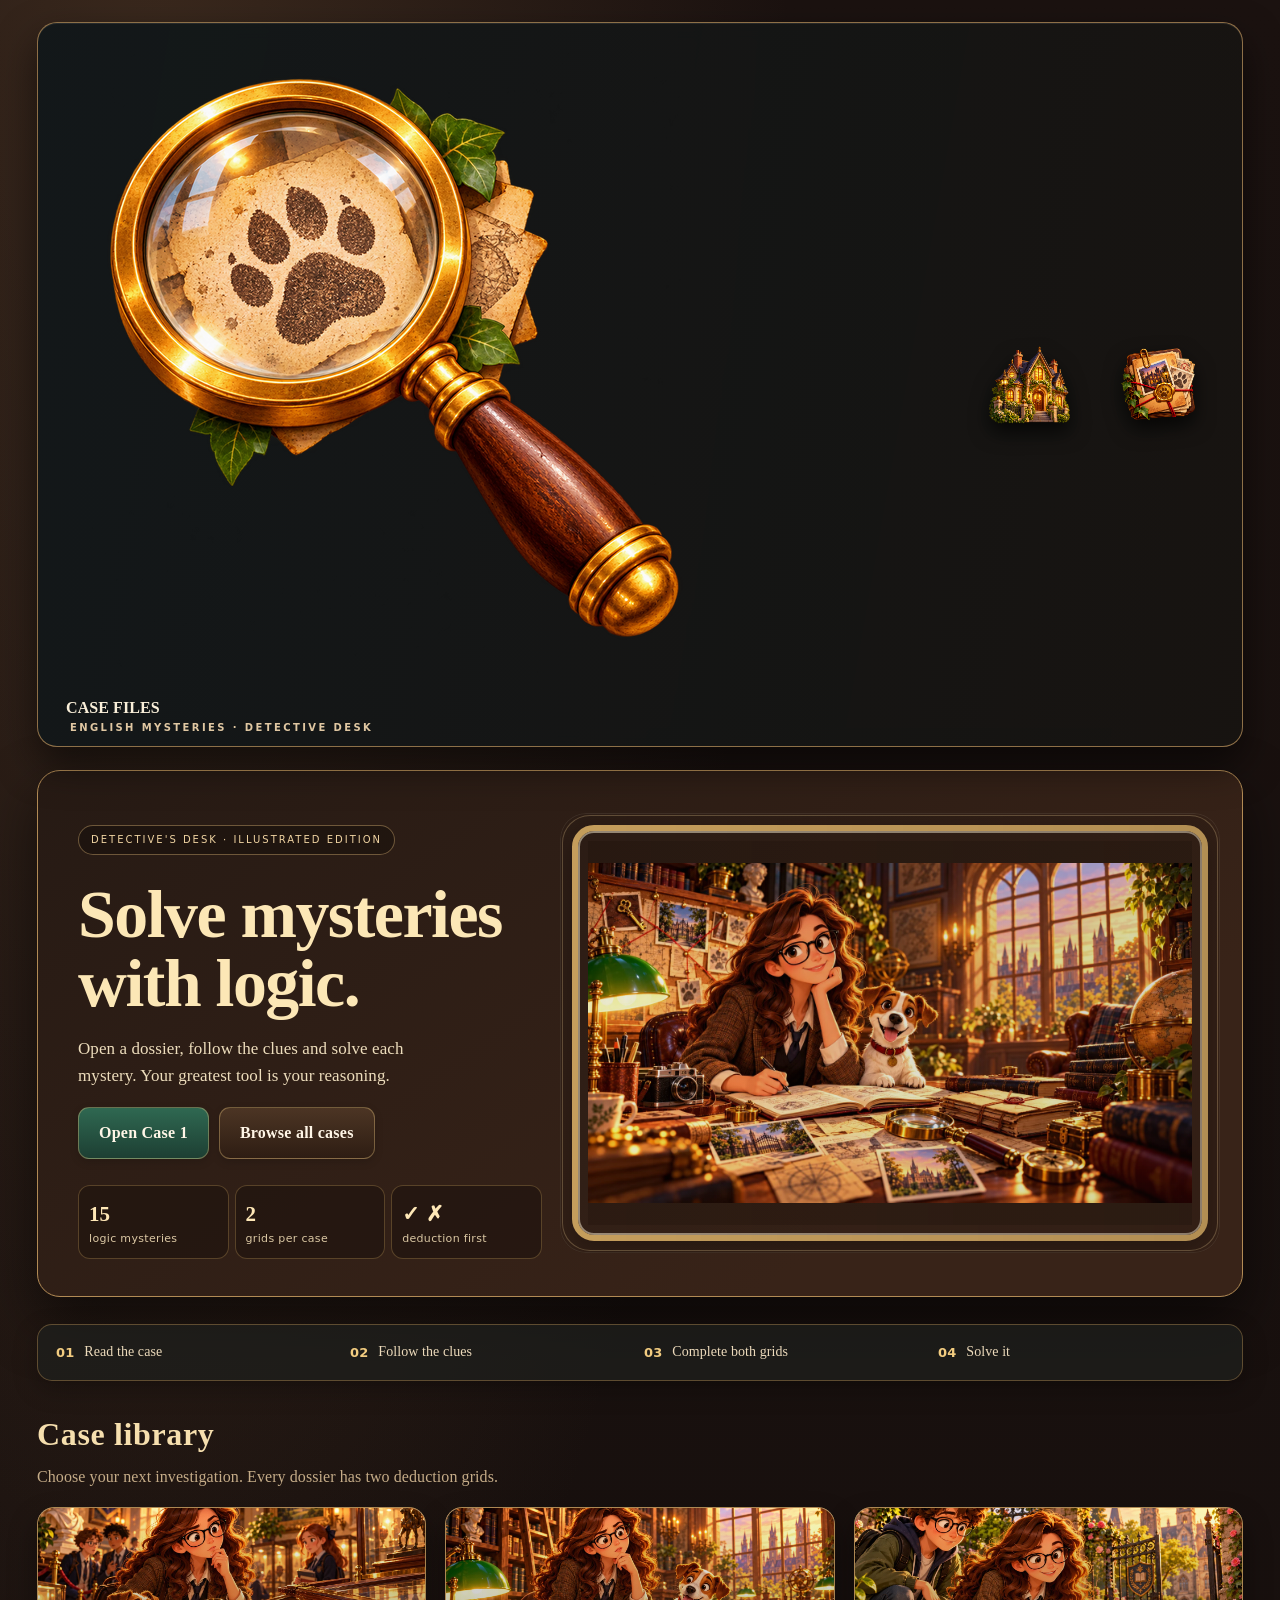
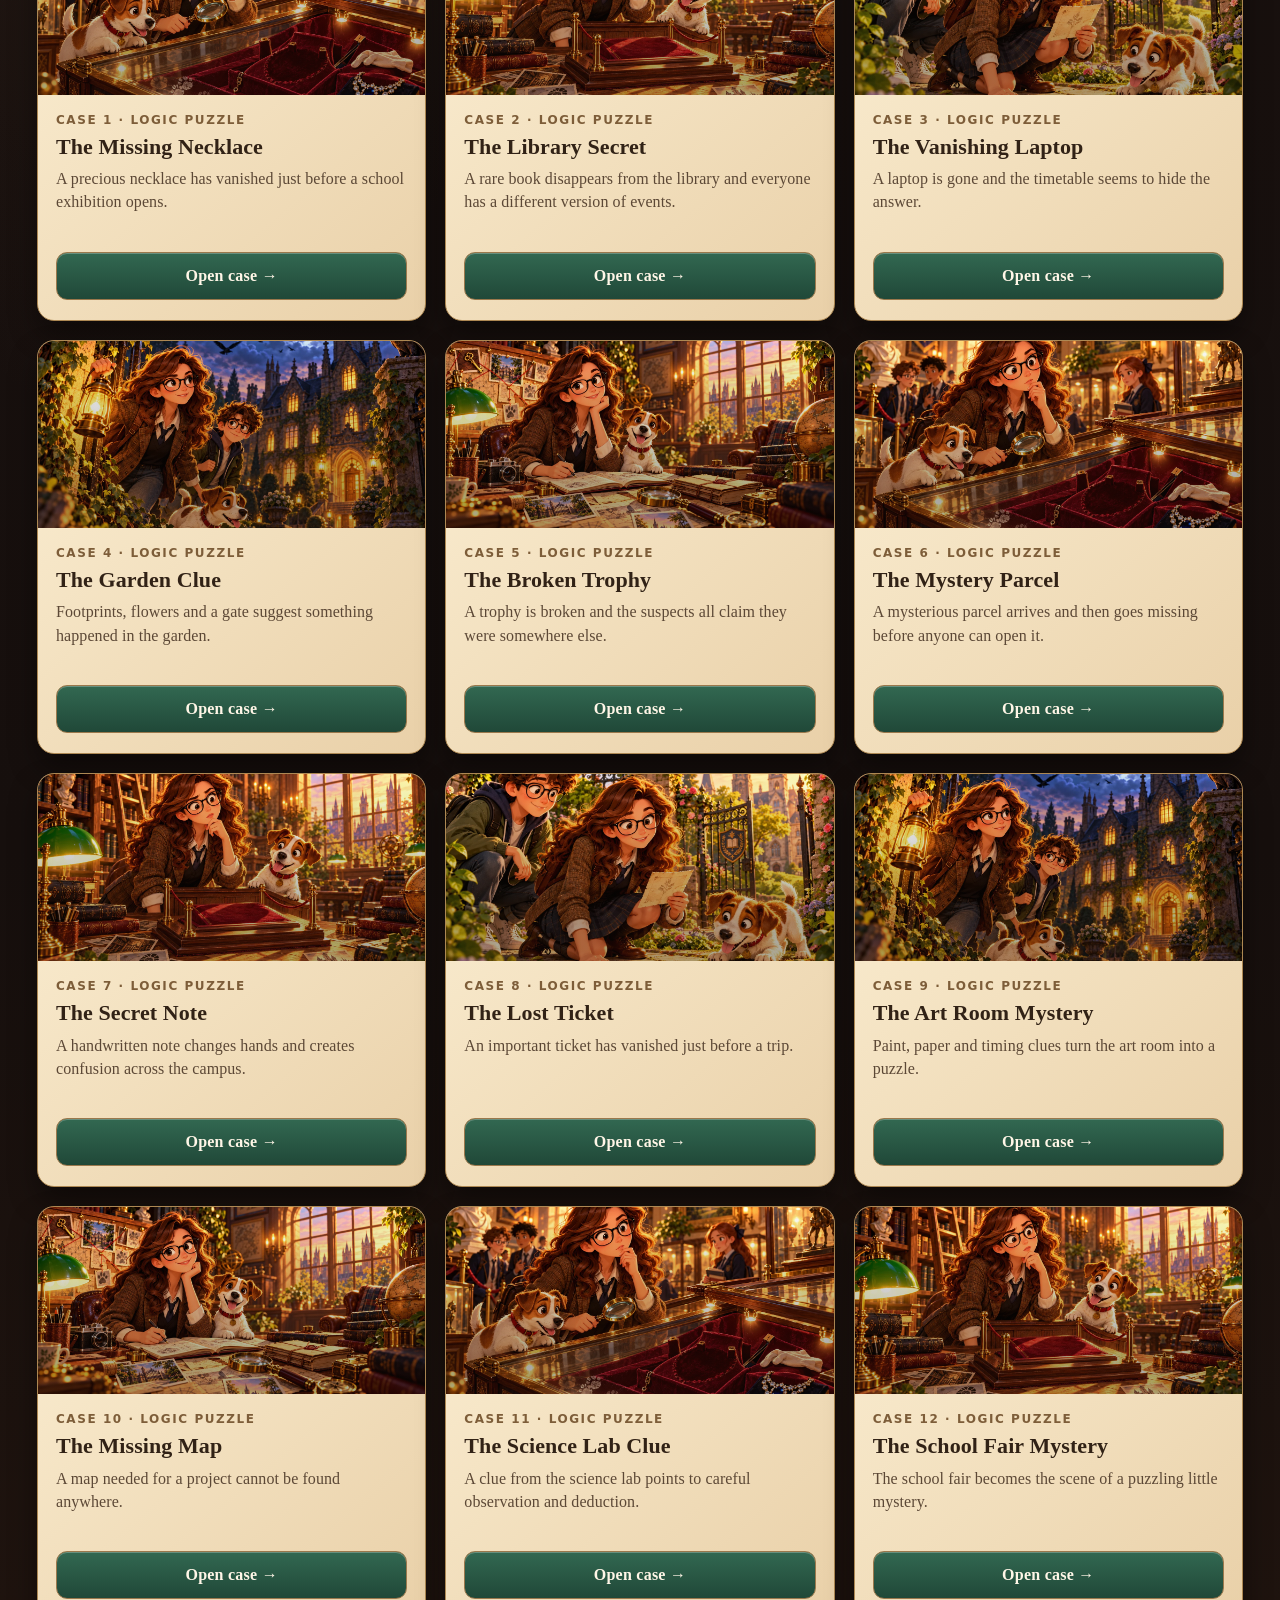
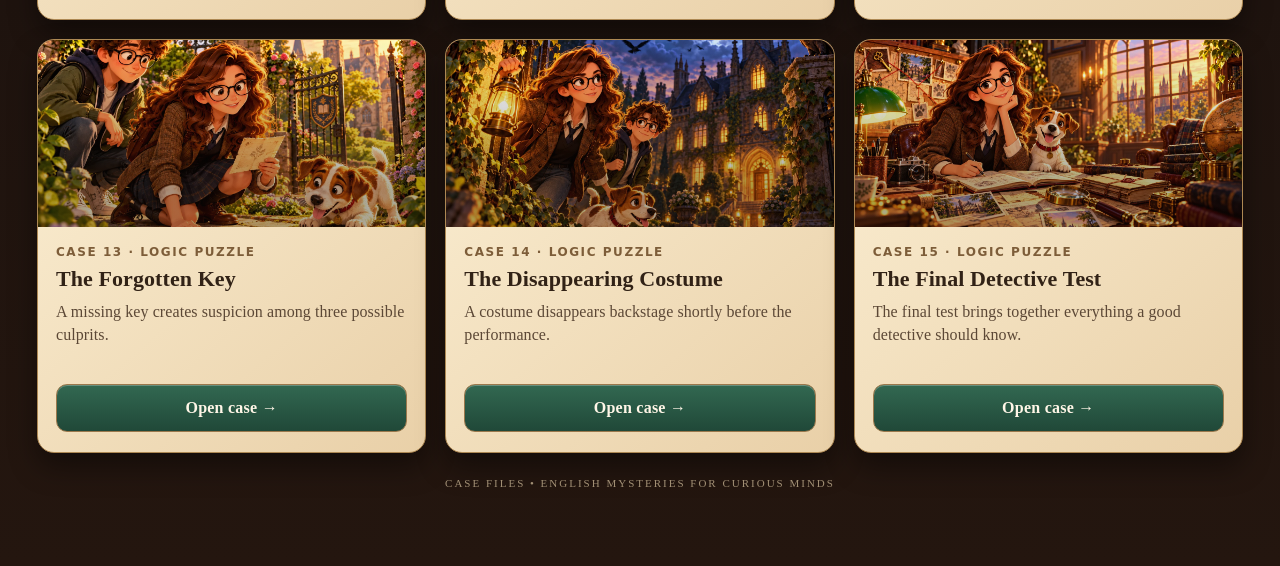
==== index.html @ 1f2140b4 "Add files via upload" ====
<!doctype html>
<html lang="en">
<head>
<meta charset="utf-8">
<meta name="viewport" content="width=device-width, initial-scale=1, viewport-fit=cover">
<title>CASE FILES — Illustrated Logic Grids</title>
<style>
:root{
  --bg:#140d0a;
  --bg2:#21140e;
  --paper:#f8ebcd;
  --paper2:#ecd6aa;
  --ink:#312216;
  --gold:#efcb84;
  --gold2:#b98948;
  --wood:#3b2418;
  --wood2:#5b3925;
  --olive:#294638;
  --olive2:#183127;
  --yes:#246644;
  --no:#ad372f;
  --line:#b9955d;
  --cream:#fff8eb;
  --shadow:0 16px 34px rgba(0,0,0,.34);
}
*{box-sizing:border-box}
html,body{margin:0;padding:0}
body{
  min-height:100vh;
  color:#faefd9;
  font:16px/1.6 Georgia, serif;
  background:
    linear-gradient(rgba(15,9,7,.82),rgba(19,12,9,.93)),
    url('assets/home-hero.webp') center top / cover fixed no-repeat;
}
img{max-width:100%;display:block}
button{font:inherit;cursor:pointer;touch-action:manipulation}
button:focus-visible, select:focus-visible{outline:3px solid #ffe19b;outline-offset:3px}
.app{max-width:1280px;margin:0 auto;padding:14px 14px 52px}
.header{
  display:flex;justify-content:space-between;align-items:center;gap:12px;flex-wrap:wrap;
  padding:12px 16px;border:1px solid rgba(239,203,132,.36);border-radius:18px;
  background:linear-gradient(180deg,rgba(24,24,25,.95),rgba(14,14,15,.92));
  box-shadow:var(--shadow);backdrop-filter:blur(8px);
}
.brand{display:flex;flex-direction:column;align-items:flex-start;gap:8px;flex:1;min-width:280px}
.brand-logo{height:82px;width:auto;max-width:min(100%,620px);object-fit:contain;filter:drop-shadow(0 8px 12px rgba(0,0,0,.42))}
.brand small{display:block;font:10px/1.3 system-ui,sans-serif;color:#e6cfaa;letter-spacing:2.2px;font-weight:700;padding-left:4px}
.nav-actions{display:flex;gap:14px;flex-wrap:wrap;align-items:center}
.icon-nav{width:104px;height:104px;min-width:104px;padding:0;display:grid;place-items:center;background:none !important;border:0 !important;box-shadow:none !important;border-radius:0;overflow:visible;filter:drop-shadow(0 7px 10px rgba(0,0,0,.42));transition:transform .18s ease, filter .18s ease}
.icon-nav:hover,.icon-nav:focus-visible{transform:scale(1.06);filter:drop-shadow(0 8px 14px rgba(0,0,0,.42))}
.icon-nav img{width:100%;height:100%;object-fit:contain}
.btn,.pill,.ghost,.case-btn,.mini-btn{
  min-height:44px;border-radius:12px;border:1px solid rgba(239,203,132,.36);
  padding:10px 15px;color:#fff6e7;box-shadow:0 3px 8px rgba(0,0,0,.15)
}
.btn,.pill{background:linear-gradient(180deg,#2f6851,#1d3f33)}
.ghost{background:linear-gradient(180deg,#4c3524,#2e1d13)}
.mini-btn{background:linear-gradient(180deg,#f8ebcc,#ead1a0);color:#352316;border-color:#ba975f}
.page{display:none}
.page.active{display:block}
.hero{
  margin:18px 0 22px;
  display:grid;grid-template-columns:1.08fr .92fr;gap:18px;
  border:1px solid rgba(239,203,132,.32);border-radius:28px;overflow:hidden;
  background:linear-gradient(135deg,rgba(29,18,13,.96),rgba(62,39,22,.95) 45%,rgba(24,18,15,.93));
  box-shadow:var(--shadow)
}
.hero-copy{padding:28px 26px 24px}
.kicker{display:inline-flex;align-items:center;gap:8px;padding:8px 12px;border-radius:999px;background:#0000003d;border:1px solid rgba(239,203,132,.28);color:#f1d7a0;font:12px/1.2 system-ui,sans-serif;text-transform:uppercase;letter-spacing:.08em}
.hero-copy h1{margin:18px 0 10px;font-size:clamp(2.4rem,5vw,4.8rem);line-height:.95;color:#fce7b6}
.hero-copy p{max-width:720px;color:#ebd9b5;font-size:1.02rem}
.hero-actions{display:flex;gap:10px;flex-wrap:wrap;margin-top:18px}
.hero-stats{display:grid;grid-template-columns:repeat(3,minmax(0,1fr));gap:10px;margin-top:22px}
.stat{padding:14px;border-radius:16px;background:rgba(255,248,235,.08);border:1px solid rgba(239,203,132,.2)}
.stat strong{display:block;color:#ffe8b7;font-size:1.35rem}
.stat span{display:block;color:#dbc8a4;font-size:.92rem}
.hero-art{min-height:340px;background:url('assets/home-hero.webp') center center / cover no-repeat;position:relative}
.hero-art::after{content:"";position:absolute;inset:0;background:linear-gradient(90deg,rgba(25,16,12,.08),rgba(25,16,12,.18))}
.paper, .sidebar-card, .case-card, .play-shell{background:linear-gradient(145deg,var(--paper),var(--paper2));color:var(--ink);border:3px solid #bd9760;border-radius:22px;box-shadow:var(--shadow)}
.paper{padding:18px}
.section-head{display:flex;justify-content:space-between;align-items:end;gap:12px;flex-wrap:wrap;margin:18px 0 12px}
.section-head h2{margin:0;color:#f6dfae;font-size:2rem}
.section-head p{margin:4px 0 0;color:#d4c09d}
.home-grid{display:grid;grid-template-columns:repeat(3,minmax(0,1fr));gap:16px}
.feature{padding:16px 16px 14px;border-radius:18px;background:linear-gradient(145deg,#fbf0d8,#edd7ab);border:2px solid #c3a06d;color:#302114}
.feature h3{margin:0 0 8px;font-size:1.16rem}
.feature p{margin:.35rem 0 0}
.feature .emoji{font-size:1.45rem;margin-right:8px}
.case-grid{display:grid;grid-template-columns:repeat(3,minmax(0,1fr));gap:16px}
.case-card{overflow:hidden}
.case-thumb{height:170px;background:#74503b center center / cover no-repeat;position:relative}
.case-thumb::after{content:"";position:absolute;inset:0;background:linear-gradient(180deg,transparent,rgba(19,12,8,.35) 80%)}
.case-body{padding:15px}
.case-body small{display:block;color:#7d5d39;font:12px/1.25 system-ui,sans-serif;text-transform:uppercase;letter-spacing:.06em}
.case-body h3{margin:6px 0 8px;font-size:1.3rem}
.case-body p{margin:.4rem 0 .9rem;min-height:56px}
.case-btn{width:100%;background:linear-gradient(180deg,#2c644f,#1d4033)}
.play-layout{display:grid;grid-template-columns:minmax(0,1fr) 320px;gap:18px}
.play-shell{padding:18px}
.story-header{display:grid;grid-template-columns:1.08fr .92fr;gap:16px;align-items:start;margin-bottom:16px}
.story-copy .meta{font:12px/1.25 system-ui,sans-serif;text-transform:uppercase;letter-spacing:.08em;color:#7a5a35}
.story-copy h2{margin:4px 0 10px;font-size:2.2rem;line-height:1.08}
.story-copy p{margin:.35rem 0;color:#322317}
.story-art{border-radius:18px;overflow:hidden;min-height:280px;background:#68422b;box-shadow:0 10px 24px rgba(0,0,0,.18)}
.story-art img{width:100%;height:100%;object-fit:cover}
.tools{display:flex;gap:10px;flex-wrap:wrap;align-items:center;margin:12px 0 4px}
.tools .mini-btn.active{background:#234f3e;color:#fff8eb}
.subpaper{margin-top:14px;padding:14px;border-radius:18px;background:#fff7e8;border:1px solid #d5b784}
.subpaper h3{margin:0 0 8px;font-size:1.2rem}
.clue-list{padding-left:1.2rem;margin:.25rem 0 0}
.clue-list li{margin-bottom:10px}
.grid-wrap{overflow-x:auto;-webkit-overflow-scrolling:touch;border:2px solid #c09a61;border-radius:16px;background:#fff9ee;padding:8px;margin:12px 0}
.logic{border-collapse:collapse;width:100%;min-width:410px;table-layout:fixed;font:14px/1.2 system-ui,sans-serif}
.logic th,.logic td{border:1px solid #c3a57a;text-align:center}
.logic th{background:#e1c595;padding:10px 4px;font-size:12px}
.logic th:first-child{width:124px}
.logic .row{background:#f2e1bd;font-weight:700;text-align:left;padding:8px 7px}
.logic td{padding:0;background:#fffdf8}
.cell{display:block;width:100%;min-height:54px;border:0;background:transparent;font-size:24px;font-weight:bold;color:#3a281c}
.cell.yes{background:#d9edd7;color:var(--yes)}
.cell.no{background:#f8d7d2;color:var(--no)}
.sidebar{display:grid;gap:14px}
.sidebar-card{padding:15px}
.sidebar-card h3{margin:0 0 8px;font-size:1.15rem}
.sidebar-card p,.sidebar-card li{margin:.35rem 0}
.sidebar-card ul{padding-left:1.1rem}
.icon-sheet{border-radius:16px;overflow:hidden;border:2px solid #c39b63;background:#fff6e5}
.icon-sheet img{width:100%;height:auto}
.badge{display:inline-flex;gap:8px;align-items:center;padding:8px 12px;border-radius:999px;background:#fff3d5;border:1px solid #d3b278;color:#5c4025;font:13px/1.2 system-ui,sans-serif}
.feedback{font-weight:bold;white-space:pre-wrap;padding:12px 14px;border-left:4px solid #a07644;background:#fff8e7;margin-top:14px;border-radius:10px}
.count{font:13px system-ui,sans-serif;color:#7a5733}
.footer-note{text-align:center;color:#d8c4a0;font-size:.92rem;margin-top:22px}
.hidden{display:none !important}
@media (max-width:1050px){
  .hero,.story-header,.play-layout{grid-template-columns:1fr}
  .case-grid,.home-grid{grid-template-columns:repeat(2,minmax(0,1fr))}
}
@media (max-width:680px){
  .app{padding:10px 10px 34px}
  .header{padding:10px 12px}
  .hero-copy{padding:18px 16px 20px}
  .hero-art{min-height:260px}
  .hero-copy h1{font-size:2.2rem}
  .hero-stats,.case-grid,.home-grid{grid-template-columns:1fr}
  .story-copy h2{font-size:1.8rem}
  .logic{min-width:385px}
  .logic th:first-child{width:108px}
  .brand-mark{width:50px;height:50px}
  .icon-nav{width:50px;height:50px;min-width:50px}
}

/* Detective Desk — Premium finish */
:root{--paper:#f9edd3;--paper2:#edd8b5;--gold:#e9bf79;--line:#c7a26d}
body{background:radial-gradient(ellipse at 12% -5%,#70503460,transparent 40%),linear-gradient(180deg,#1b1210,#160f0d 65%,#24160f);font-family:Georgia,"Times New Roman",serif;letter-spacing:.005em}
.app{max-width:1250px;padding:22px 22px 62px}
.header{padding:12px 28px;border:1px solid #b08a57c7;border-radius:20px;background:linear-gradient(100deg,#12181afa,#171411f5);box-shadow:0 18px 38px #0008,inset 0 1px #ffffff14;gap:24px}
.brand{gap:10px}.brand-logo{height:92px;max-width:min(100%,640px)}.brand small{font-size:10px;letter-spacing:2.4px;color:#e0c7a2;margin-top:0;font-weight:700}
.icon-nav{width:114px;height:114px;min-width:114px;filter:drop-shadow(0 9px 10px #000b);transition:transform .2s,filter .2s}
.icon-nav:hover{transform:translateY(-3px) scale(1.05)}
.hero{margin-top:23px;grid-template-columns:43% 57%;gap:0;min-height:445px;border:1px solid #b28b55;border-radius:23px;background:linear-gradient(145deg,#261a14,#382318 75%);box-shadow:0 24px 54px #0008;align-items:center}
.hero-copy{padding:54px 14px 37px 40px;position:relative;z-index:1}
.kicker{font-size:10px;letter-spacing:2px;border-color:#caa56b77;color:#efd3a1}
.hero-copy h1{font-size:clamp(42px,5.3vw,73px);font-weight:600;letter-spacing:-1.5px;line-height:1.02;margin:25px 0 16px}
.hero-copy p{font-size:17px;line-height:1.6;color:#edddbc;max-width:380px}
.hero-art{background-image:url('assets/home-hero.webp');background-position:center center;background-size:contain;background-repeat:no-repeat;min-height:440px;position:relative;margin:18px 22px 18px 4px;border-radius:26px;padding:28px;background-origin:content-box;background-clip:content-box;overflow:hidden;background-color:rgba(29,18,13,.28);box-shadow:inset 0 0 0 1px rgba(255,244,221,.08)}
.hero-art::before{content:'';position:absolute;inset:12px;border-radius:22px;border:6px solid #d4aa63;box-shadow:inset 0 0 0 2px rgba(255,242,214,.55),0 10px 25px rgba(0,0,0,.28);pointer-events:none}
.hero-art::after{content:'';position:absolute;inset:2px;border-radius:28px;border:1px solid rgba(255,223,158,.25);pointer-events:none}
.btn,.ghost,.case-btn{font-family:Georgia,serif;letter-spacing:.015em;font-weight:bold;border-radius:11px;transition:transform .15s,filter .15s,box-shadow .15s}
.btn:hover,.ghost:hover,.case-btn:hover{transform:translateY(-2px);filter:brightness(1.12)}
.hero-actions .btn,.hero-actions .ghost{min-height:51px;padding:12px 20px}
.hero-stats{margin-top:26px;gap:6px}.stat{background:#21150fbb;border:1px solid #a2814c69;padding:12px 10px;border-radius:12px}.stat strong{font-size:21px}.stat span{font:11px/1.35 system-ui,sans-serif;letter-spacing:.03em}
.mission-ribbon{display:grid;grid-template-columns:repeat(4,minmax(0,1fr));gap:8px;margin:27px 0 25px;padding:16px 18px;border:1px solid #b68d526e;border-radius:15px;background:#1f201dbb;box-shadow:0 8px 25px #0004}
.mission-ribbon span{color:#ecdabb;font-size:14px;display:flex;gap:10px;align-items:center}.mission-ribbon b{color:#f2cc80;font:700 13px system-ui,sans-serif}
.section-head{margin:28px 0 17px}.section-head h2{font-size:32px;letter-spacing:.02em}.section-head p{color:#c5ac88}
.case-grid{gap:19px}.case-card{border:1px solid #ad8853;border-radius:17px;background:linear-gradient(140deg,#fcf0d5,#e9d0a8);overflow:hidden;box-shadow:0 14px 28px #0006;transition:transform .18s,box-shadow .18s}
.case-card:hover{transform:translateY(-4px);box-shadow:0 19px 33px #0009}
.case-thumb{height:187px;background-position:center 38%}
.case-body{padding:18px 18px 20px}.case-body h3{font-size:22px;line-height:1.17}.case-body small{letter-spacing:.13em;font-weight:700}
.case-body p{min-height:70px;color:#5c4836;line-height:1.45}
.case-btn{min-height:48px;border-color:#9a784c;background:linear-gradient(180deg,#326851,#204838);box-shadow:inset 0 1px #ffffff44}
.play-shell,.sidebar-card{border:1px solid #b99462;border-radius:16px;background:linear-gradient(140deg,#f8ecd0,#e9d4ad);box-shadow:0 15px 30px #0006}
.play-shell{padding:24px}.story-header{gap:24px;grid-template-columns:1fr 42%;align-items:center}.story-copy h2{font-size:clamp(30px,3.5vw,44px);margin:8px 0 20px}.story-art{min-height:260px;border:8px solid #d7af69;border-radius:16px;box-shadow:0 9px 19px #3c271a5e,inset 0 0 0 2px rgba(255,245,223,.55);padding:10px;background:linear-gradient(145deg,#6f4730,#8b5b3d)}.story-art img{object-fit:contain;object-position:center center;height:auto;max-height:340px;background:#6e432e;border-radius:8px;margin:auto}
.subpaper{background:#fffaf0;border:1px solid #d5b78a;border-radius:12px;margin-top:19px;padding:20px}.subpaper h3{font-size:21px;margin-bottom:11px}
.clue-list li{padding:5px 3px;line-height:1.65}
.grid-wrap{background:#fffdf7;border:1px solid #c5a577;padding:10px}
.logic th{background:#dec28d}.logic td{background:#fffdf8}.cell{min-height:56px}.cell:active{transform:scale(.97)}
.sidebar-card{padding:20px}.sidebar-card h3{font-size:21px}.sidebar-card li{margin:10px 0}
.feedback{font-weight:600}.footer-note{font-size:11px;letter-spacing:2px;text-transform:uppercase;opacity:.7}
@media(max-width:1050px){.hero{grid-template-columns:48% 52%}.hero-copy{padding:35px 8px 28px 27px}.hero-art{min-height:350px}.story-header{grid-template-columns:1fr}}
@media(max-width:680px){.app{padding:10px 10px 35px}.header{padding:10px 12px;gap:10px}.brand{gap:6px;min-width:0;flex:1}.brand-logo{height:54px;max-width:100%}.brand small{font-size:7px;letter-spacing:.9px;max-width:100%;padding-left:2px}.nav-actions{gap:8px}.icon-nav{width:76px;min-width:76px;height:76px}.hero{grid-template-columns:1fr;min-height:0}.hero-copy{padding:25px 21px 8px}.hero-copy h1{font-size:46px;margin:17px 0 12px}.hero-copy p{font-size:15px}.hero-art{min-height:300px;background-size:contain;background-position:center center;margin:0 14px 18px 14px;padding:18px}.hero-stats{margin:19px 0 4px;grid-template-columns:repeat(3,1fr)}.stat{padding:9px 6px}.stat strong{font-size:17px}.stat span{font-size:10px}.mission-ribbon{grid-template-columns:repeat(2,1fr);padding:14px;gap:12px}.mission-ribbon span{font-size:12px}.section-head h2{font-size:26px}.case-grid{grid-template-columns:1fr}.case-thumb{height:200px}.play-shell{padding:13px}.subpaper{padding:12px}.story-art{min-height:0;padding:8px}.story-art img{max-height:280px}.logic{min-width:385px}.sidebar{gap:10px}}
@media(prefers-reduced-motion:reduce){*,*::before,*::after{transition:none!important;scroll-behavior:auto!important}}
</style>
</head>
<body>
<div class="app">
  <header class="header">
    <div class="brand">
      <div class="brand-mark"><img src="assets/icon-loupe.png" alt=""></div>
      <div>
        <strong>CASE FILES</strong>
        <small>ENGLISH MYSTERIES  ·  DETECTIVE DESK</small>
      </div>
    </div>
    <div class="nav-actions">
      <button class="ghost icon-nav" id="homeBtnTop" aria-label="Home" title="Home"><img src="assets/icon-house.png" alt=""></button>
      <button class="btn icon-nav" id="casesBtnTop" aria-label="Cases" title="Cases"><img src="assets/icon-files.png" alt=""></button>
    </div>
  </header>

  <section id="homePage" class="page active">
    <div class="hero">
      <div class="hero-copy">
        <div class="kicker">Detective's Desk · illustrated edition</div>
        <h1>Solve mysteries<br>with logic.</h1>
        <p>Open a dossier, follow the clues and solve each mystery. Your greatest tool is your reasoning.</p>
        <div class="hero-actions">
          <button class="btn" id="openFirstCase">Open Case 1</button>
          <button class="ghost" id="jumpToCases">Browse all cases</button>
        </div>
        <div class="hero-stats">
          <div class="stat"><strong>15</strong><span>logic mysteries</span></div>
          <div class="stat"><strong>2</strong><span>grids per case</span></div>
          <div class="stat"><strong>✓ ✗</strong><span>deduction first</span></div>
        </div>
      </div>
      <div class="hero-art" role="img" aria-label="An animated-style detective and her dog investigate at a sunlit desk"></div>
    </div>

    <div class="mission-ribbon" aria-label="How to play"><span><b>01</b> Read the case</span><span><b>02</b> Follow the clues</span><span><b>03</b> Complete both grids</span><span><b>04</b> Solve it</span></div>

    <div class="section-head" id="casesAnchor">
      <div>
        <h2>Case library</h2>
        <p>Choose your next investigation. Every dossier has two deduction grids.</p>
      </div>
    </div>
    <div class="case-grid" id="caseGrid"></div>
  </section>

  <section id="playPage" class="page">
    <div class="play-layout">
      <main class="play-shell">
        <div class="story-header">
          <div class="story-copy">
            <div class="meta" id="caseMeta">Case 1 / 15</div>
            <h2 id="caseTitle">The Missing Necklace</h2>
            <p id="caseHook"></p>
            <p id="caseStory"></p>
            <div class="tools">
              <button class="mini-btn" id="backBtn">← All cases</button>
              <button class="mini-btn" id="listenStory">🔊 Read story</button>
              <button class="mini-btn" id="listenClues">🔊 Read clues</button>
            </div>
          </div>
          <div class="story-art"><img id="storyImage" src="assets/missing-necklace.webp" alt="Story illustration"></div>
        </div>

        <div class="subpaper">
          <h3>📜 Clues</h3>
          <ol id="clues" class="clue-list"></ol>
        </div>

        <div class="subpaper">
          <h3>🧩 Logic grid — Suspects × Places</h3>
          <p>Tap a square: <b>blank → ✓ → ✗ → blank</b>. Match each suspect to exactly one place.</p>
          <div class="grid-wrap" id="gridA"></div>
        </div>

        <div class="subpaper">
          <h3>🧩 Logic grid — Suspects × Times</h3>
          <p>Use the second grid to identify when each suspect was seen.</p>
          <div class="grid-wrap" id="gridB"></div>
        </div>

        <div class="tools">
          <button id="checkBtn" class="btn">✓ Check Solution</button>
          <button id="resetBtn" class="mini-btn">↺ Reset both grids</button>
          <button id="revealBtn" class="ghost">Reveal Answer</button>
        </div>
        <div id="feedback" class="feedback" role="status" aria-live="polite">Start by eliminating impossible combinations with ✗.</div>
      </main>

      <aside class="sidebar">
        <div class="sidebar-card">
          <h3>Detective checklist</h3>
          <ul>
            <li>Read the mystery</li>
            <li>Compare the clues</li>
            <li>Fill both grids</li>
            <li>Check your deduction</li>
          </ul>
          <p class="count" id="progressText">Marked cells: 0 / 18</p>
          <button id="nextBtn" class="btn" style="width:100%;margin-top:8px">Next case →</button>
        </div>

      </aside>
    </div>
  </section>

  <p class="footer-note">CASE FILES  •  ENGLISH MYSTERIES FOR CURIOUS MINDS</p>
</div>

<script>
(() => {
  'use strict';

  const titles = [
    'The Missing Necklace','The Library Secret','The Vanishing Laptop','The Garden Clue','The Broken Trophy',
    'The Mystery Parcel','The Secret Note','The Lost Ticket','The Art Room Mystery','The Missing Map',
    'The Science Lab Clue','The School Fair Mystery','The Forgotten Key','The Disappearing Costume','The Final Detective Test'
  ];
  const hooks = [
    'A precious necklace has vanished just before a school exhibition opens.',
    'A rare book disappears from the library and everyone has a different version of events.',
    'A laptop is gone and the timetable seems to hide the answer.',
    'Footprints, flowers and a gate suggest something happened in the garden.',
    'A trophy is broken and the suspects all claim they were somewhere else.',
    'A mysterious parcel arrives and then goes missing before anyone can open it.',
    'A handwritten note changes hands and creates confusion across the campus.',
    'An important ticket has vanished just before a trip.',
    'Paint, paper and timing clues turn the art room into a puzzle.',
    'A map needed for a project cannot be found anywhere.',
    'A clue from the science lab points to careful observation and deduction.',
    'The school fair becomes the scene of a puzzling little mystery.',
    'A missing key creates suspicion among three possible culprits.',
    'A costume disappears backstage shortly before the performance.',
    'The final test brings together everything a good detective should know.'
  ];
  const storyTexts = [
    'Three students — Emma, Liam and Noah — were seen in three different places and at three different times. Read the clues carefully to work out who was where and when.',
    'During a busy afternoon, the school library became the centre of a mystery. Use logic, not guesswork, to reconstruct the truth.',
    'Somebody misplaced or hid an important object, and the only way to solve the case is to combine the clues with the two logic grids.',
    'Every case follows the same mission: compare the evidence, cross out impossible options, and identify one correct place and one correct time for each suspect.'
  ];
  const images = [
    {src:'assets/missing-necklace.webp', caption:'The detective examines the scene of the missing necklace.', badge:'Museum / jewel mystery'},
    {src:'assets/library-secret.webp', caption:'A library investigation brings clues hidden in books and quiet corners.', badge:'Library mystery'},
    {src:'assets/garden-gate.webp', caption:'The garden gate and footprints suggest a clue outdoors.', badge:'Garden clue'},
    {src:'assets/gothic-manor.webp', caption:'A darker, more atmospheric mystery for dramatic cases.', badge:'Gothic atmosphere'},
    {src:'assets/home-hero.webp', caption:'The main detective desk scene gives the game its warm visual identity.', badge:'Detective desk'}
  ];
  const people=['Emma','Liam','Noah'];
  const places=['Library','Garden','Art Room'];
  const times=['2:00','2:30','3:00'];
  const P=[[1,2,0],[0,2,1],[2,0,1],[1,0,2],[2,1,0],[0,1,2],[1,2,0],[2,0,1],[0,2,1],[2,1,0],[1,0,2],[0,1,2],[1,2,0],[2,0,1],[0,2,1]];
  const T=[[2,0,1],[1,2,0],[0,2,1],[2,1,0],[1,0,2],[0,1,2],[2,0,1],[1,2,0],[0,2,1],[2,1,0],[1,0,2],[0,1,2],[2,0,1],[1,2,0],[0,2,1]];

  let currentIndex = 0;
  let gridA = Array(9).fill(0);
  let gridB = Array(9).fill(0);

  const $ = id => document.getElementById(id);
  const homePage = $('homePage');
  const playPage = $('playPage');

  function storageKey(){ return 'casefiles_v8_' + currentIndex; }
  function loadState(){
    try{
      const data = JSON.parse(localStorage.getItem(storageKey()));
      if(Array.isArray(data?.a) && Array.isArray(data?.b) && data.a.length===9 && data.b.length===9){
        gridA = data.a; gridB = data.b; return;
      }
    }catch(e){}
    gridA = Array(9).fill(0); gridB = Array(9).fill(0);
  }
  function saveState(){
    try{ localStorage.setItem(storageKey(), JSON.stringify({a:gridA,b:gridB})); }catch(e){}
  }

  function buildPuzzle(index){
    const loc=P[index], tm=T[index];
    return {
      title: titles[index],
      hook: hooks[index],
      story: storyTexts[index % storyTexts.length],
      clues: [
        `${people[(index+1)%3]} was at the ${places[loc[(index+1)%3]]}.`,
        `${people[(index+2)%3]} was seen at ${times[tm[(index+2)%3]]}.`,
        `The person in the ${places[loc[index%3]]} was there at ${times[tm[index%3]]}.`,
        `The student at ${places[loc[(index+2)%3]]} arrived at ${times[tm[(index+2)%3]]}.`,
        `The person in the ${places[loc[(index+1)%3]]} was not there at ${times[(tm[(index+1)%3]+1)%3]}.`
      ],
      a: loc,
      b: tm,
      image: images[index % images.length]
    };
  }

  function renderCaseCards(){
    $('caseGrid').innerHTML = titles.map((title, i) => {
      const img = images[i % images.length];
      return `
        <article class="case-card">
          <div class="case-thumb" style="background-image:url('${img.src}')"></div>
          <div class="case-body">
            <small>Case ${i+1} · logic puzzle</small>
            <h3>${title}</h3>
            <p>${hooks[i]}</p>
            <button class="case-btn" data-case="${i}">Open case →</button>
          </div>
        </article>`;
    }).join('');
  }

  function renderGrid(targetId, data, cats, which){
    let html = '<table class="logic"><thead><tr><th>Suspect</th>' + cats.map(cat => `<th>${cat}</th>`).join('') + '</tr></thead><tbody>';
    people.forEach((name, r) => {
      html += `<tr><th class="row" scope="row">${name}</th>`;
      cats.forEach((cat, c) => {
        const value = data[r*3+c];
        html += `<td><button type="button" class="cell ${value===1?'yes':value===2?'no':''}" data-which="${which}" data-index="${r*3+c}" aria-label="${name} × ${cat}: ${value===1?'yes':value===2?'no':'empty'}">${value===1?'✓':value===2?'✗':'·'}</button></td>`;
      });
      html += '</tr>';
    });
    $(targetId).innerHTML = html + '</tbody></table>';
  }

  function updateProgress(){
    $('progressText').textContent = 'Marked cells: ' + [...gridA, ...gridB].filter(v => v!==0).length + ' / 18';
  }

  function updatePlayView(){
    const p = buildPuzzle(currentIndex);
    $('caseMeta').textContent = `Case ${currentIndex+1} / 15 · illustrated deduction puzzle`;
    $('caseTitle').textContent = p.title;
    $('caseHook').textContent = p.hook;
    $('caseStory').textContent = p.story;
    $('clues').innerHTML = p.clues.map(clue => `<li>${clue}</li>`).join('');
    $('storyImage').src = p.image.src;
    $('storyImage').alt = p.title + ' illustration';
    renderGrid('gridA', gridA, places, 'a');
    renderGrid('gridB', gridB, times, 'b');
    updateProgress();
  }

  function showHome(){
    playPage.classList.remove('active');
    homePage.classList.add('active');
    window.scrollTo({top:0, behavior:'smooth'});
  }

  function openCase(i){
    currentIndex = i;
    loadState();
    updatePlayView();
    $('feedback').textContent = 'Start by eliminating impossible combinations with ✗.';
    homePage.classList.remove('active');
    playPage.classList.add('active');
    window.scrollTo({top:0, behavior:'smooth'});
  }

  function cycleCell(which, idx){
    const grid = which === 'a' ? gridA : gridB;
    grid[idx] = (grid[idx] + 1) % 3;
    saveState();
    updatePlayView();
  }

  function revealAnswer(){
    const p = buildPuzzle(currentIndex);
    gridA = Array.from({length:9}, (_, k) => Math.floor(k/3) === p.a.indexOf(k%3) ? 1 : 2);
    gridB = Array.from({length:9}, (_, k) => Math.floor(k/3) === p.b.indexOf(k%3) ? 1 : 2);
    saveState();
    updatePlayView();
    $('feedback').textContent = 'Answer revealed. Study the completed grids to understand the deduction.';
  }

  function resetGrids(){
    gridA.fill(0); gridB.fill(0);
    saveState();
    updatePlayView();
    $('feedback').textContent = 'Both grids have been reset.';
  }

  function checkSolution(){
    const p = buildPuzzle(currentIndex);
    let ok = true;
    for(let r=0;r<3;r++){
      for(let c=0;c<3;c++){
        const idx = r*3+c;
        if(gridA[idx] !== (p.a[r]===c ? 1 : 2) || gridB[idx] !== (p.b[r]===c ? 1 : 2)) ok = false;
      }
    }
    $('feedback').textContent = ok
      ? '✅ CASE SOLVED! Every ✓ and ✗ is correct. Excellent deduction!'
      : 'Not yet! Both grids must be fully and correctly completed. Each row and column contains one ✓; the rest are ✗.';
  }

  function speak(text){
    if(!('speechSynthesis' in window)) return;
    window.speechSynthesis.cancel();
    const utter = new SpeechSynthesisUtterance(text);
    utter.lang = 'en-GB';
    utter.rate = 0.9;
    window.speechSynthesis.speak(utter);
  }

  document.addEventListener('click', (e) => {
    const caseBtn = e.target.closest('[data-case]');
    if(caseBtn){ openCase(Number(caseBtn.dataset.case)); return; }

    const cellBtn = e.target.closest('[data-which][data-index]');
    if(cellBtn){ cycleCell(cellBtn.dataset.which, Number(cellBtn.dataset.index)); return; }
  });

  $('openFirstCase').onclick = () => openCase(0);
  $('jumpToCases').onclick = () => document.getElementById('casesAnchor').scrollIntoView({behavior:'smooth'});
  $('backBtn').onclick = showHome;
  $('homeBtnTop').onclick = showHome;
  $('casesBtnTop').onclick = () => {
    showHome();
    setTimeout(() => document.getElementById('casesAnchor').scrollIntoView({behavior:'smooth'}), 100);
  };
  $('listenStory').onclick = () => {
    const p = buildPuzzle(currentIndex);
    speak(p.hook + '. ' + p.story);
  };
  $('listenClues').onclick = () => speak(buildPuzzle(currentIndex).clues.join('. '));
  $('checkBtn').onclick = checkSolution;
  $('resetBtn').onclick = resetGrids;
  $('revealBtn').onclick = revealAnswer;
  $('nextBtn').onclick = () => openCase((currentIndex + 1) % 15);

  renderCaseCards();
})();
</script>
</body>
</html>
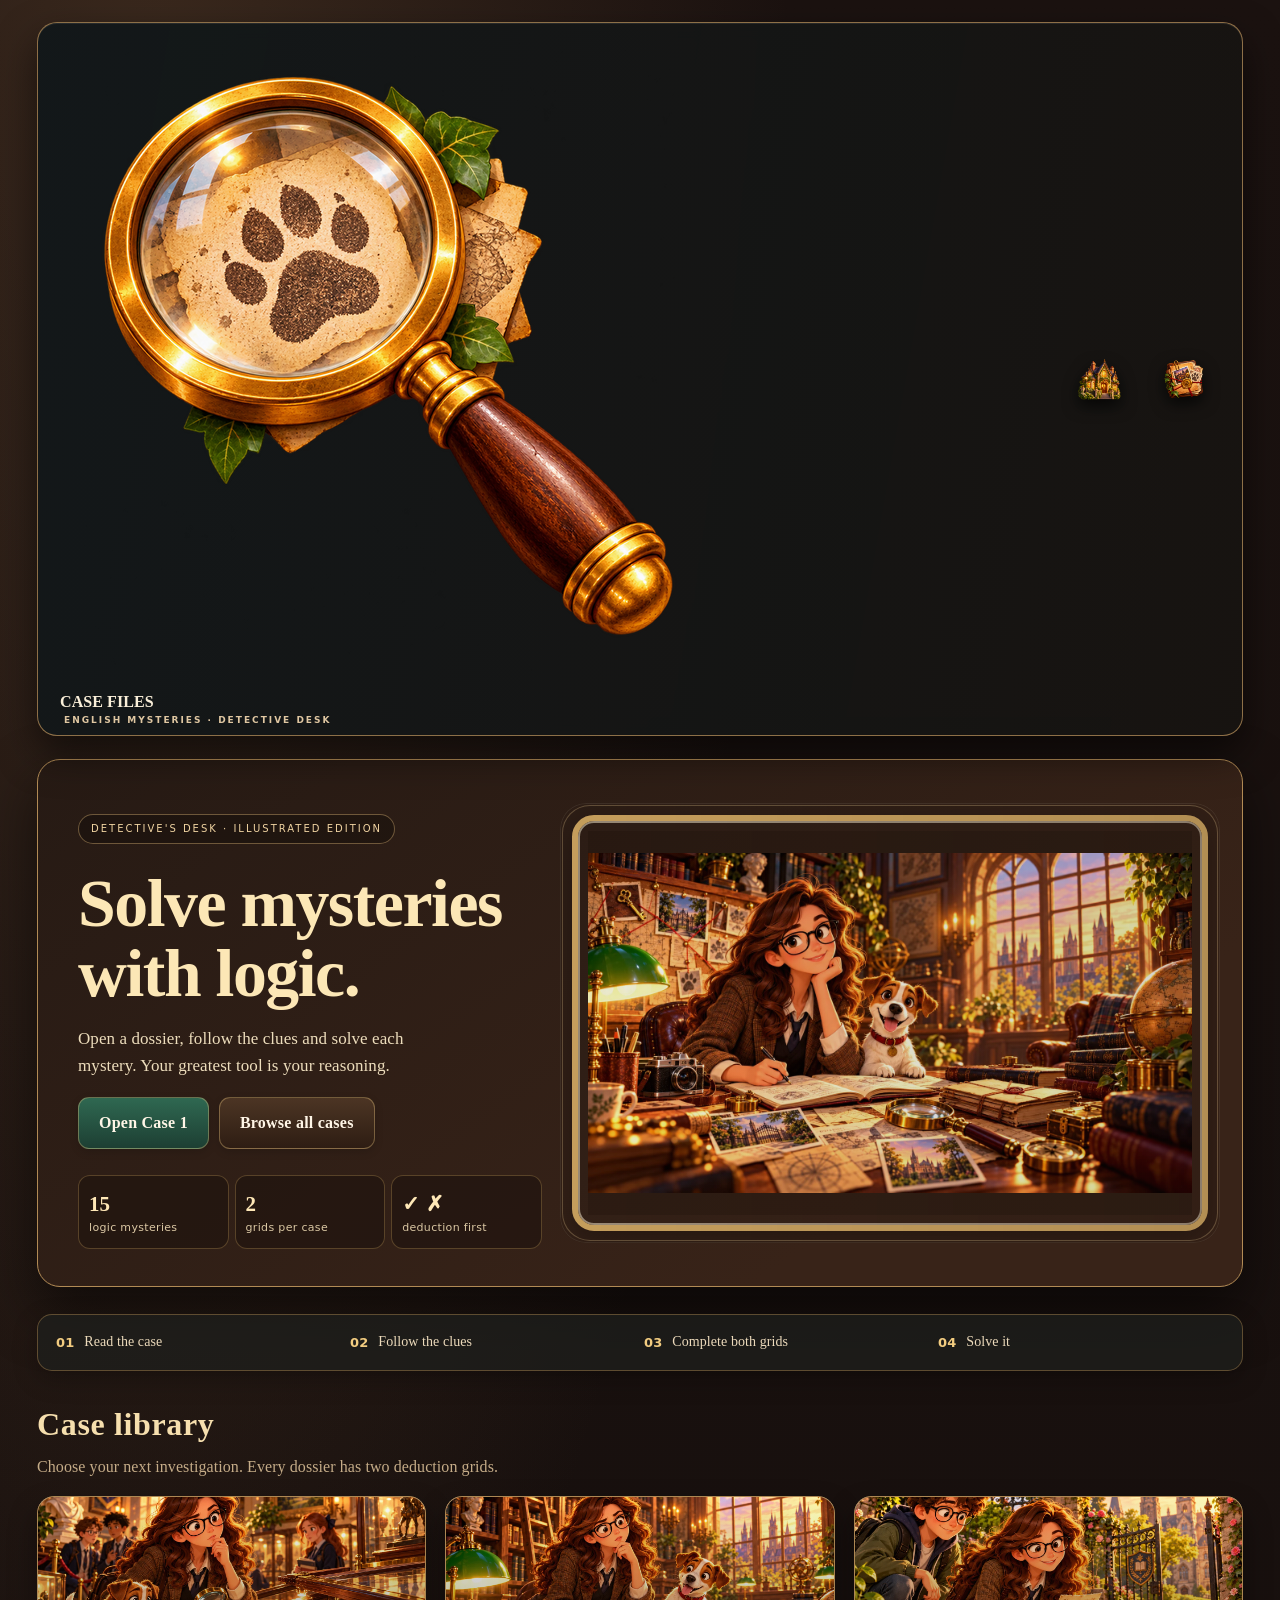
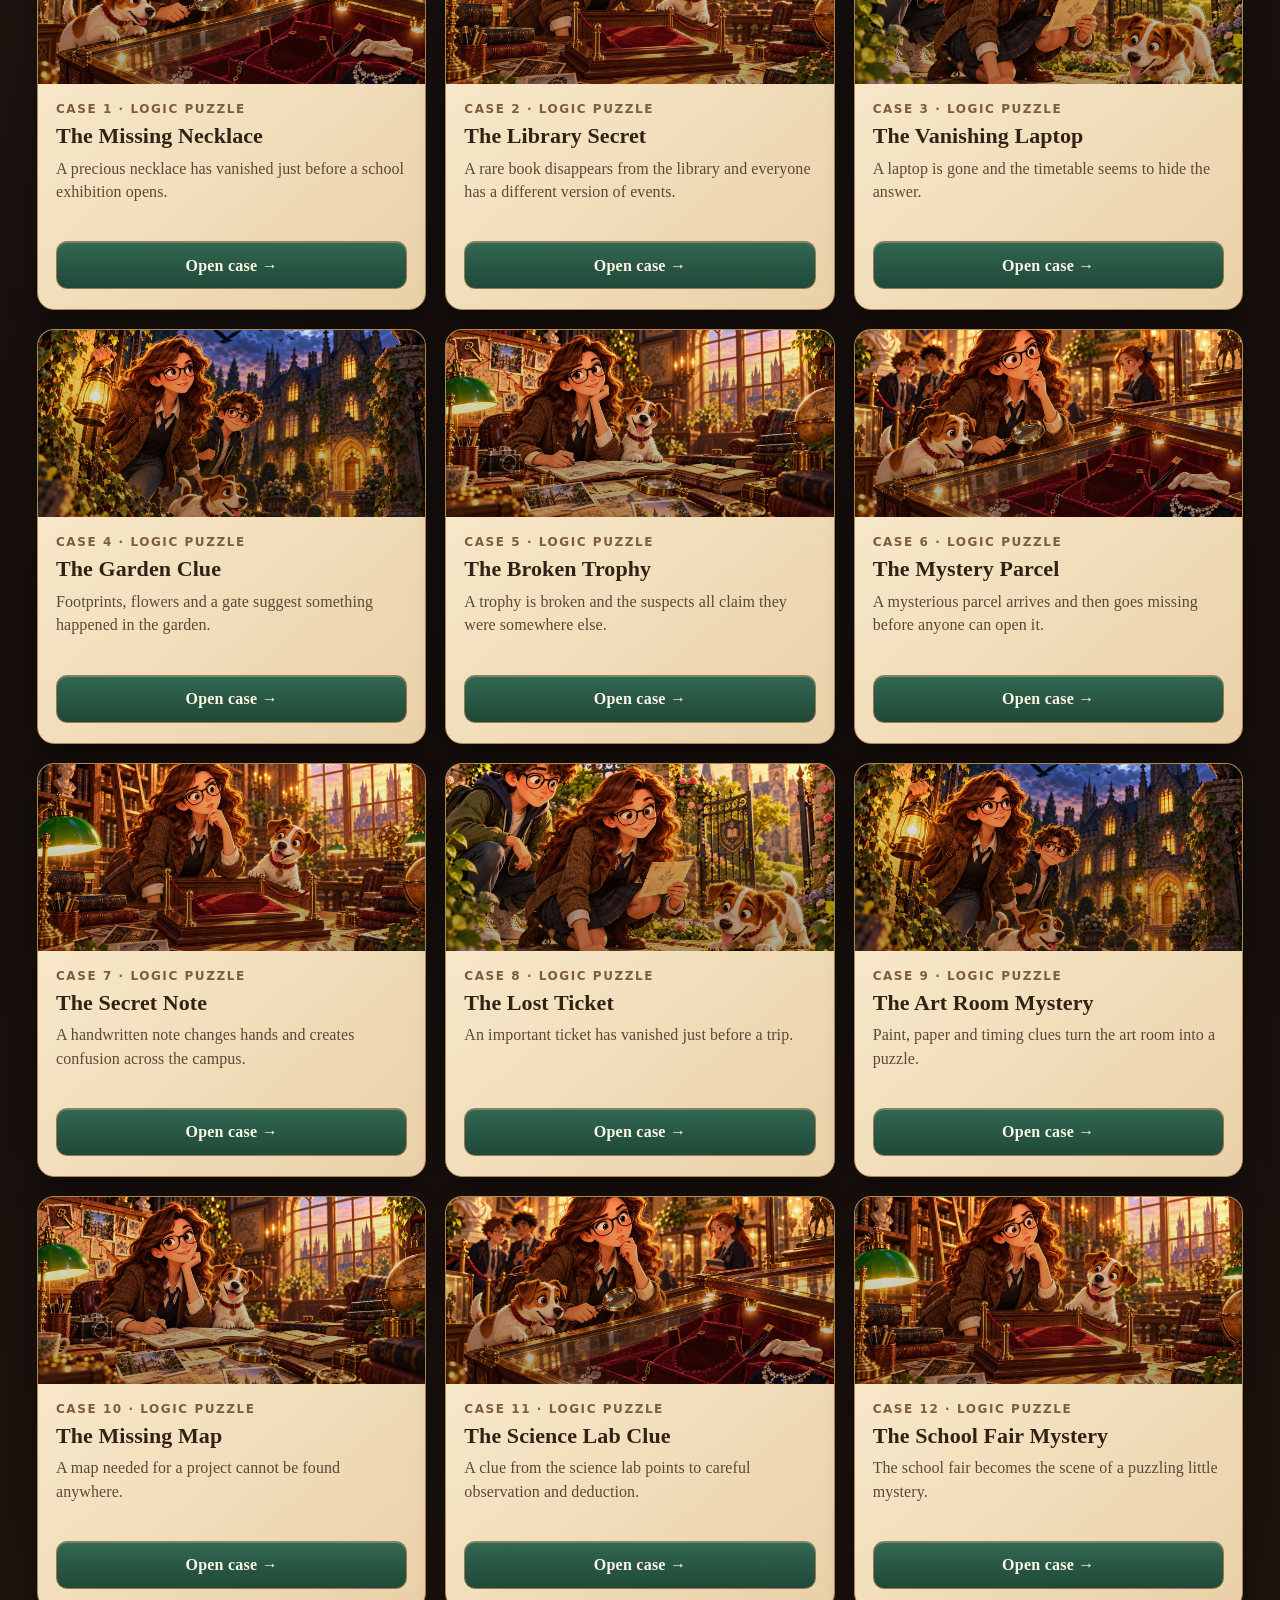
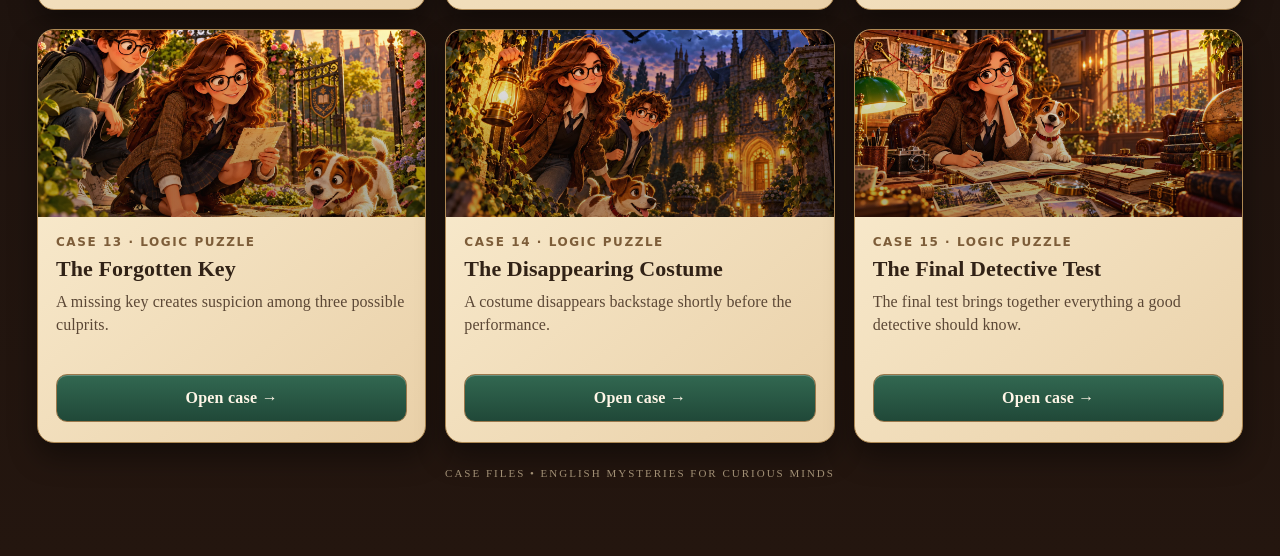
==== commit 0c4a9989: "Add files via upload" ====
--- a/index.html
+++ b/index.html
@@ -43,11 +43,11 @@
   background:linear-gradient(180deg,rgba(24,24,25,.95),rgba(14,14,15,.92));
   box-shadow:var(--shadow);backdrop-filter:blur(8px);
 }
-.brand{display:flex;flex-direction:column;align-items:flex-start;gap:8px;flex:1;min-width:280px}
-.brand-logo{height:82px;width:auto;max-width:min(100%,620px);object-fit:contain;filter:drop-shadow(0 8px 12px rgba(0,0,0,.42))}
-.brand small{display:block;font:10px/1.3 system-ui,sans-serif;color:#e6cfaa;letter-spacing:2.2px;font-weight:700;padding-left:4px}
-.nav-actions{display:flex;gap:14px;flex-wrap:wrap;align-items:center}
-.icon-nav{width:104px;height:104px;min-width:104px;padding:0;display:grid;place-items:center;background:none !important;border:0 !important;box-shadow:none !important;border-radius:0;overflow:visible;filter:drop-shadow(0 7px 10px rgba(0,0,0,.42));transition:transform .18s ease, filter .18s ease}
+.brand{display:flex;flex-direction:column;align-items:flex-start;gap:6px;flex:1;min-width:240px}
+.brand-logo{height:58px;width:auto;max-width:min(100%,470px);object-fit:contain;filter:drop-shadow(0 6px 10px rgba(0,0,0,.36))}
+.brand small{display:block;font:9px/1.2 system-ui,sans-serif;color:#e6cfaa;letter-spacing:1.8px;font-weight:700;padding-left:4px}
+.nav-actions{display:flex;gap:10px;flex-wrap:wrap;align-items:center}
+.icon-nav{width:68px;height:68px;min-width:68px;padding:0;display:grid;place-items:center;background:none !important;border:0 !important;box-shadow:none !important;border-radius:0;overflow:visible;filter:drop-shadow(0 5px 8px rgba(0,0,0,.38));transition:transform .18s ease, filter .18s ease}
 .icon-nav:hover,.icon-nav:focus-visible{transform:scale(1.06);filter:drop-shadow(0 8px 14px rgba(0,0,0,.42))}
 .icon-nav img{width:100%;height:100%;object-fit:contain}
 .btn,.pill,.ghost,.case-btn,.mini-btn{
@@ -154,9 +154,9 @@
 :root{--paper:#f9edd3;--paper2:#edd8b5;--gold:#e9bf79;--line:#c7a26d}
 body{background:radial-gradient(ellipse at 12% -5%,#70503460,transparent 40%),linear-gradient(180deg,#1b1210,#160f0d 65%,#24160f);font-family:Georgia,"Times New Roman",serif;letter-spacing:.005em}
 .app{max-width:1250px;padding:22px 22px 62px}
-.header{padding:12px 28px;border:1px solid #b08a57c7;border-radius:20px;background:linear-gradient(100deg,#12181afa,#171411f5);box-shadow:0 18px 38px #0008,inset 0 1px #ffffff14;gap:24px}
-.brand{gap:10px}.brand-logo{height:92px;max-width:min(100%,640px)}.brand small{font-size:10px;letter-spacing:2.4px;color:#e0c7a2;margin-top:0;font-weight:700}
-.icon-nav{width:114px;height:114px;min-width:114px;filter:drop-shadow(0 9px 10px #000b);transition:transform .2s,filter .2s}
+.header{padding:10px 22px;border:1px solid #b08a57c7;border-radius:20px;background:linear-gradient(100deg,#12181afa,#171411f5);box-shadow:0 18px 38px #0008,inset 0 1px #ffffff14;gap:18px}
+.brand{gap:6px}.brand-logo{height:64px;max-width:min(100%,500px)}.brand small{font-size:9px;letter-spacing:2px;color:#e0c7a2;margin-top:0;font-weight:700}
+.icon-nav{width:74px;height:74px;min-width:74px;filter:drop-shadow(0 6px 8px #000b);transition:transform .2s,filter .2s}
 .icon-nav:hover{transform:translateY(-3px) scale(1.05)}
 .hero{margin-top:23px;grid-template-columns:43% 57%;gap:0;min-height:445px;border:1px solid #b28b55;border-radius:23px;background:linear-gradient(145deg,#261a14,#382318 75%);box-shadow:0 24px 54px #0008;align-items:center}
 .hero-copy{padding:54px 14px 37px 40px;position:relative;z-index:1}
@@ -188,7 +188,7 @@
 .sidebar-card{padding:20px}.sidebar-card h3{font-size:21px}.sidebar-card li{margin:10px 0}
 .feedback{font-weight:600}.footer-note{font-size:11px;letter-spacing:2px;text-transform:uppercase;opacity:.7}
 @media(max-width:1050px){.hero{grid-template-columns:48% 52%}.hero-copy{padding:35px 8px 28px 27px}.hero-art{min-height:350px}.story-header{grid-template-columns:1fr}}
-@media(max-width:680px){.app{padding:10px 10px 35px}.header{padding:10px 12px;gap:10px}.brand{gap:6px;min-width:0;flex:1}.brand-logo{height:54px;max-width:100%}.brand small{font-size:7px;letter-spacing:.9px;max-width:100%;padding-left:2px}.nav-actions{gap:8px}.icon-nav{width:76px;min-width:76px;height:76px}.hero{grid-template-columns:1fr;min-height:0}.hero-copy{padding:25px 21px 8px}.hero-copy h1{font-size:46px;margin:17px 0 12px}.hero-copy p{font-size:15px}.hero-art{min-height:300px;background-size:contain;background-position:center center;margin:0 14px 18px 14px;padding:18px}.hero-stats{margin:19px 0 4px;grid-template-columns:repeat(3,1fr)}.stat{padding:9px 6px}.stat strong{font-size:17px}.stat span{font-size:10px}.mission-ribbon{grid-template-columns:repeat(2,1fr);padding:14px;gap:12px}.mission-ribbon span{font-size:12px}.section-head h2{font-size:26px}.case-grid{grid-template-columns:1fr}.case-thumb{height:200px}.play-shell{padding:13px}.subpaper{padding:12px}.story-art{min-height:0;padding:8px}.story-art img{max-height:280px}.logic{min-width:385px}.sidebar{gap:10px}}
+@media(max-width:680px){.app{padding:10px 10px 35px}.header{padding:9px 12px;gap:8px}.brand{gap:4px;min-width:0;flex:1}.brand-logo{height:42px;max-width:100%}.brand small{font-size:6.5px;letter-spacing:.7px;max-width:100%;padding-left:2px}.nav-actions{gap:6px}.icon-nav{width:54px;min-width:54px;height:54px}.hero{grid-template-columns:1fr;min-height:0}.hero-copy{padding:25px 21px 8px}.hero-copy h1{font-size:46px;margin:17px 0 12px}.hero-copy p{font-size:15px}.hero-art{min-height:300px;background-size:contain;background-position:center center;margin:0 14px 18px 14px;padding:18px}.hero-stats{margin:19px 0 4px;grid-template-columns:repeat(3,1fr)}.stat{padding:9px 6px}.stat strong{font-size:17px}.stat span{font-size:10px}.mission-ribbon{grid-template-columns:repeat(2,1fr);padding:14px;gap:12px}.mission-ribbon span{font-size:12px}.section-head h2{font-size:26px}.case-grid{grid-template-columns:1fr}.case-thumb{height:200px}.play-shell{padding:13px}.subpaper{padding:12px}.story-art{min-height:0;padding:8px}.story-art img{max-height:280px}.logic{min-width:385px}.sidebar{gap:10px}}
 @media(prefers-reduced-motion:reduce){*,*::before,*::after{transition:none!important;scroll-behavior:auto!important}}
 </style>
 </head>
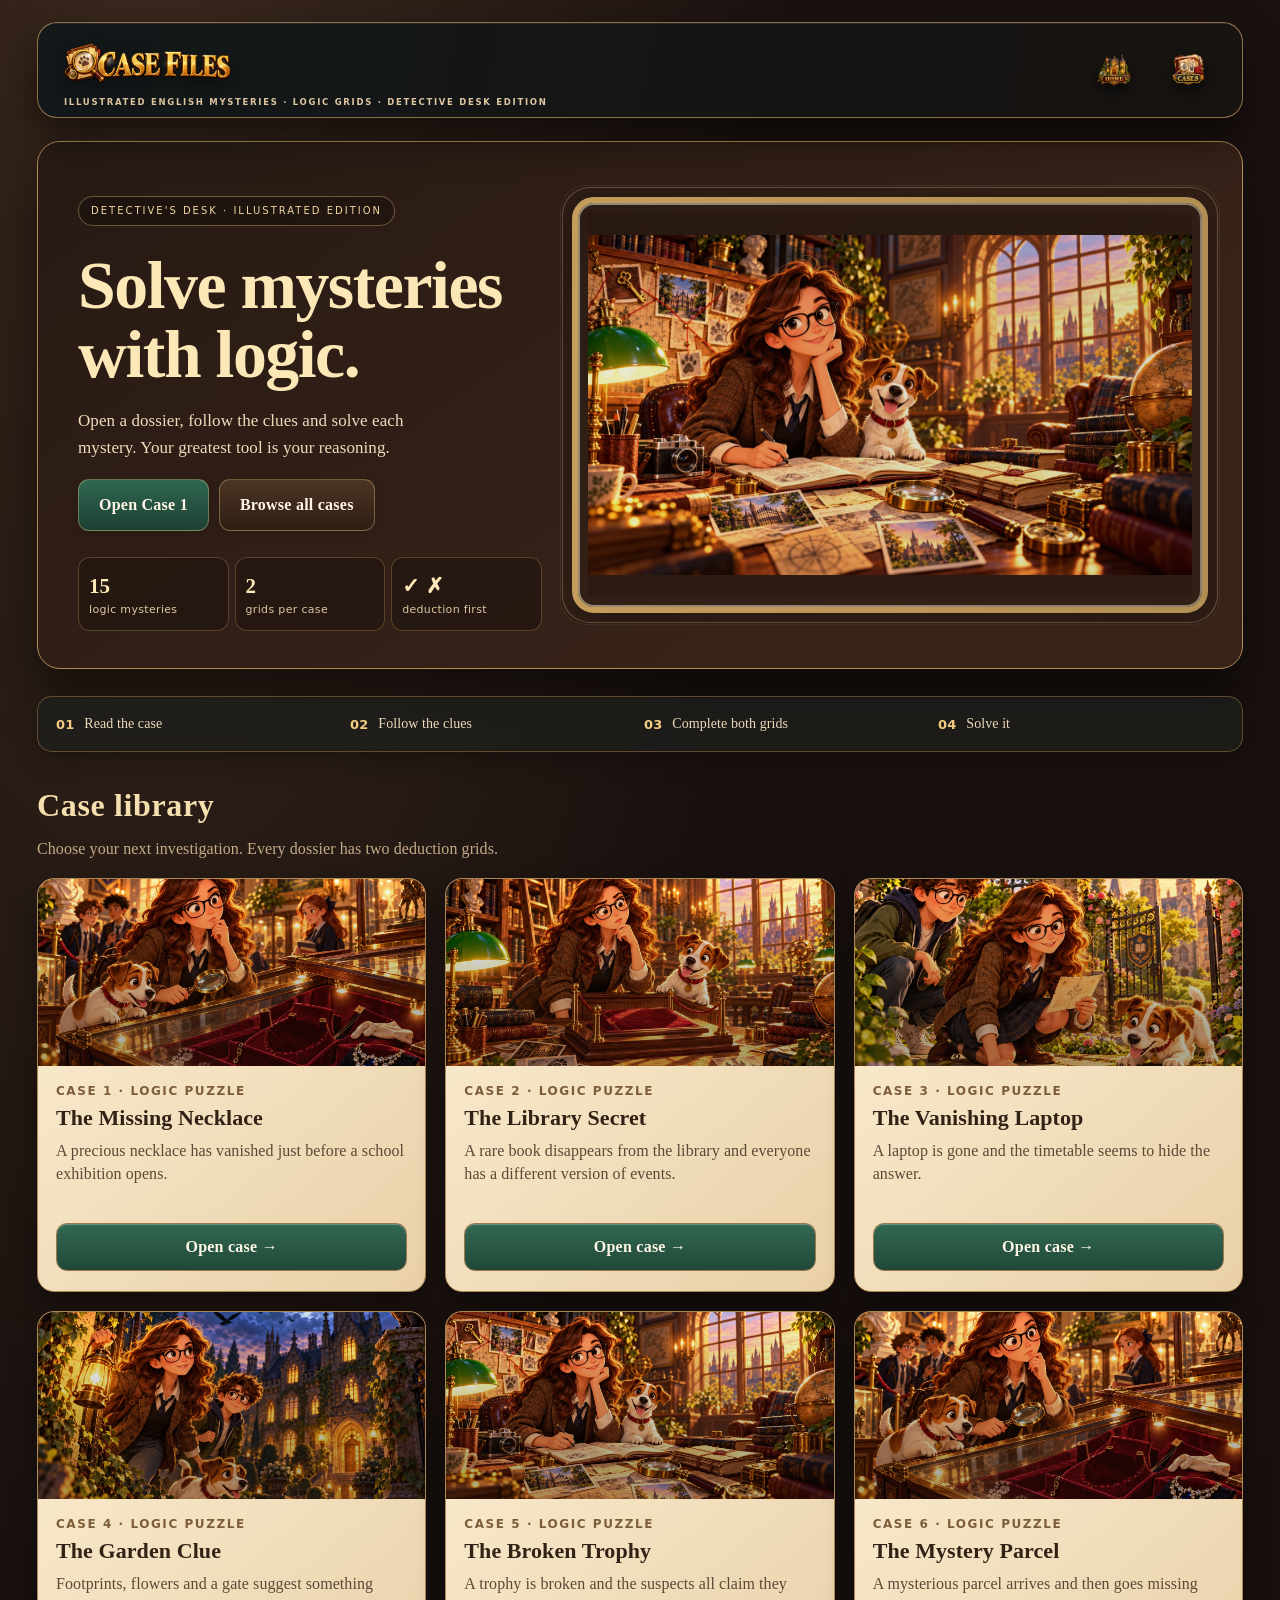
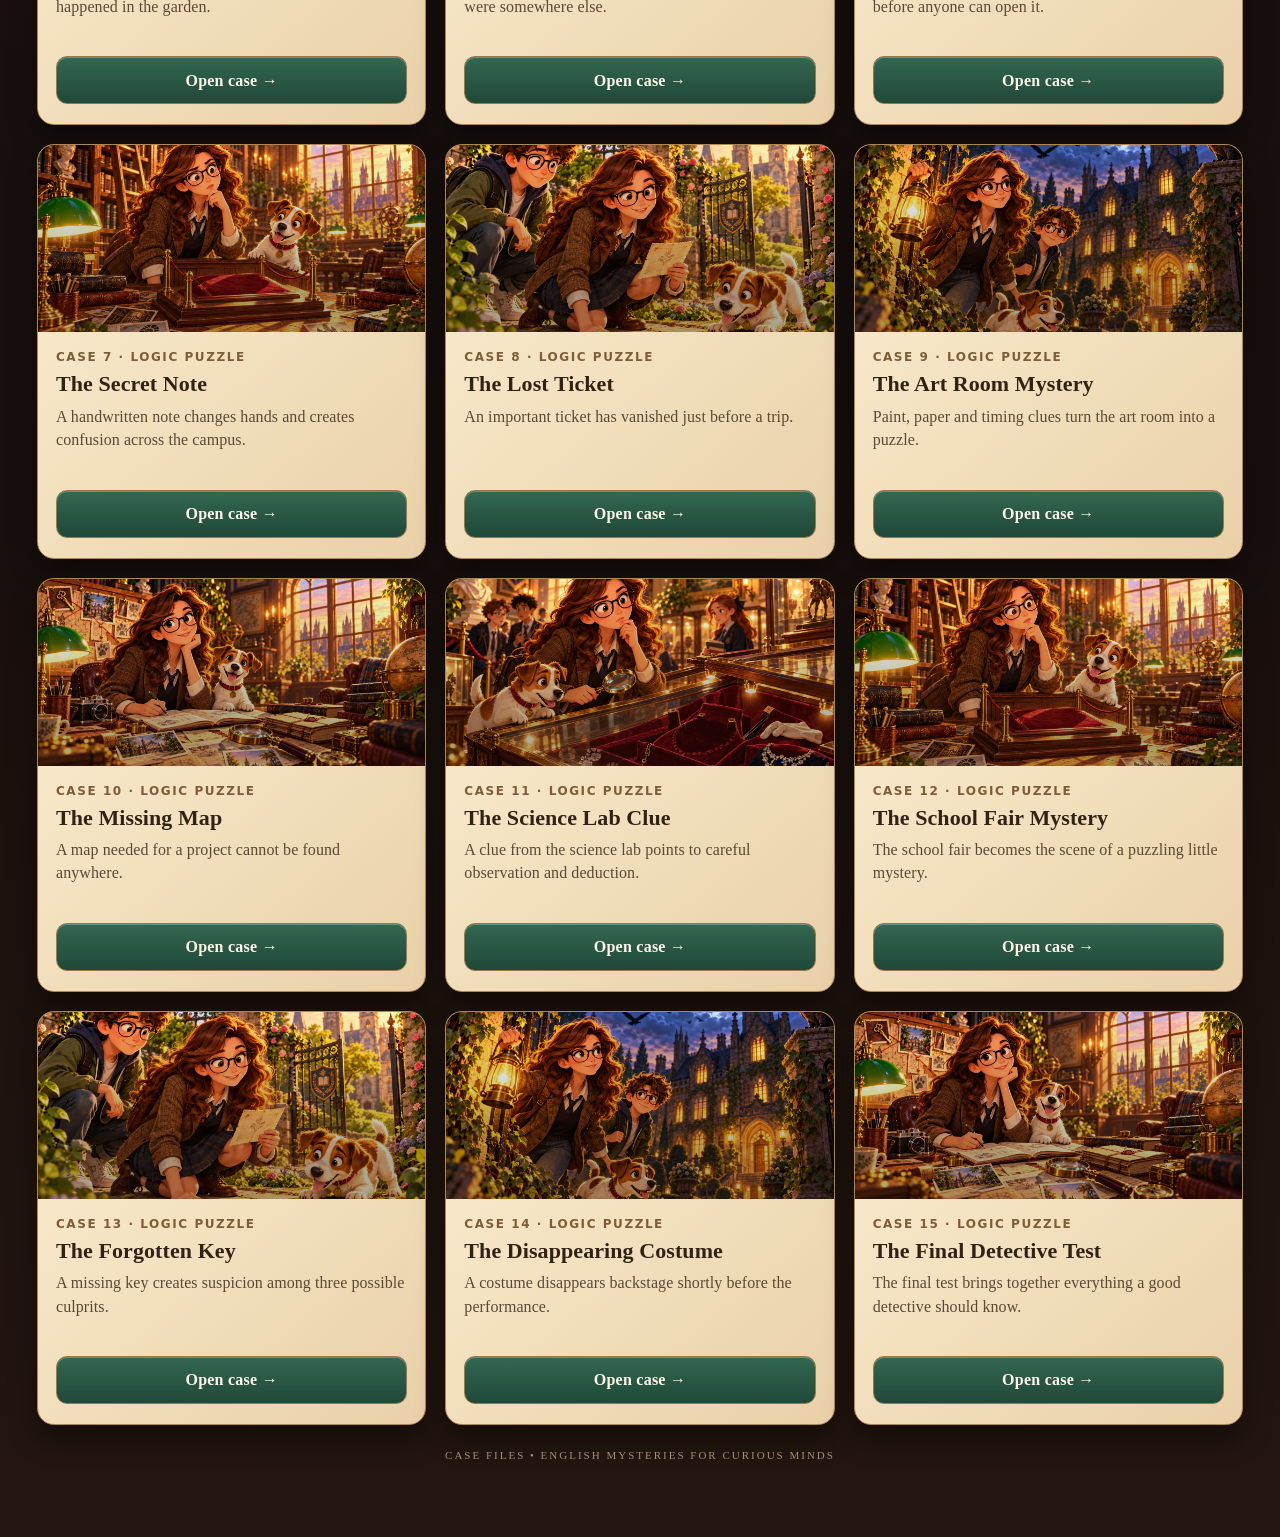
==== commit 5e475710: "Add files via upload" ====
--- a/index.html
+++ b/index.html
@@ -155,8 +155,8 @@
 body{background:radial-gradient(ellipse at 12% -5%,#70503460,transparent 40%),linear-gradient(180deg,#1b1210,#160f0d 65%,#24160f);font-family:Georgia,"Times New Roman",serif;letter-spacing:.005em}
 .app{max-width:1250px;padding:22px 22px 62px}
 .header{padding:10px 22px;border:1px solid #b08a57c7;border-radius:20px;background:linear-gradient(100deg,#12181afa,#171411f5);box-shadow:0 18px 38px #0008,inset 0 1px #ffffff14;gap:18px}
-.brand{gap:6px}.brand-logo{height:64px;max-width:min(100%,500px)}.brand small{font-size:9px;letter-spacing:2px;color:#e0c7a2;margin-top:0;font-weight:700}
-.icon-nav{width:74px;height:74px;min-width:74px;filter:drop-shadow(0 6px 8px #000b);transition:transform .2s,filter .2s}
+.brand{gap:6px}.brand-logo{height:58px;max-width:min(100%,470px)}.brand small{font-size:8.5px;letter-spacing:1.7px;color:#e0c7a2;margin-top:0;font-weight:700}
+.icon-nav{width:64px;height:64px;min-width:64px;filter:drop-shadow(0 6px 8px #0009);transition:transform .2s,filter .2s}
 .icon-nav:hover{transform:translateY(-3px) scale(1.05)}
 .hero{margin-top:23px;grid-template-columns:43% 57%;gap:0;min-height:445px;border:1px solid #b28b55;border-radius:23px;background:linear-gradient(145deg,#261a14,#382318 75%);box-shadow:0 24px 54px #0008;align-items:center}
 .hero-copy{padding:54px 14px 37px 40px;position:relative;z-index:1}
@@ -188,7 +188,7 @@
 .sidebar-card{padding:20px}.sidebar-card h3{font-size:21px}.sidebar-card li{margin:10px 0}
 .feedback{font-weight:600}.footer-note{font-size:11px;letter-spacing:2px;text-transform:uppercase;opacity:.7}
 @media(max-width:1050px){.hero{grid-template-columns:48% 52%}.hero-copy{padding:35px 8px 28px 27px}.hero-art{min-height:350px}.story-header{grid-template-columns:1fr}}
-@media(max-width:680px){.app{padding:10px 10px 35px}.header{padding:9px 12px;gap:8px}.brand{gap:4px;min-width:0;flex:1}.brand-logo{height:42px;max-width:100%}.brand small{font-size:6.5px;letter-spacing:.7px;max-width:100%;padding-left:2px}.nav-actions{gap:6px}.icon-nav{width:54px;min-width:54px;height:54px}.hero{grid-template-columns:1fr;min-height:0}.hero-copy{padding:25px 21px 8px}.hero-copy h1{font-size:46px;margin:17px 0 12px}.hero-copy p{font-size:15px}.hero-art{min-height:300px;background-size:contain;background-position:center center;margin:0 14px 18px 14px;padding:18px}.hero-stats{margin:19px 0 4px;grid-template-columns:repeat(3,1fr)}.stat{padding:9px 6px}.stat strong{font-size:17px}.stat span{font-size:10px}.mission-ribbon{grid-template-columns:repeat(2,1fr);padding:14px;gap:12px}.mission-ribbon span{font-size:12px}.section-head h2{font-size:26px}.case-grid{grid-template-columns:1fr}.case-thumb{height:200px}.play-shell{padding:13px}.subpaper{padding:12px}.story-art{min-height:0;padding:8px}.story-art img{max-height:280px}.logic{min-width:385px}.sidebar{gap:10px}}
+@media(max-width:680px){.app{padding:10px 10px 35px}.header{padding:9px 12px;gap:8px}.brand{gap:4px;min-width:0;flex:1}.brand-logo{height:40px;max-width:100%}.brand small{font-size:6.2px;letter-spacing:.65px;max-width:100%;padding-left:2px}.nav-actions{gap:6px}.icon-nav{width:48px;min-width:48px;height:48px}.hero{grid-template-columns:1fr;min-height:0}.hero-copy{padding:25px 21px 8px}.hero-copy h1{font-size:46px;margin:17px 0 12px}.hero-copy p{font-size:15px}.hero-art{min-height:300px;background-size:contain;background-position:center center;margin:0 14px 18px 14px;padding:18px}.hero-stats{margin:19px 0 4px;grid-template-columns:repeat(3,1fr)}.stat{padding:9px 6px}.stat strong{font-size:17px}.stat span{font-size:10px}.mission-ribbon{grid-template-columns:repeat(2,1fr);padding:14px;gap:12px}.mission-ribbon span{font-size:12px}.section-head h2{font-size:26px}.case-grid{grid-template-columns:1fr}.case-thumb{height:200px}.play-shell{padding:13px}.subpaper{padding:12px}.story-art{min-height:0;padding:8px}.story-art img{max-height:280px}.logic{min-width:385px}.sidebar{gap:10px}}
 @media(prefers-reduced-motion:reduce){*,*::before,*::after{transition:none!important;scroll-behavior:auto!important}}
 </style>
 </head>
@@ -196,15 +196,12 @@
 <div class="app">
   <header class="header">
     <div class="brand">
-      <div class="brand-mark"><img src="assets/icon-loupe.png" alt=""></div>
-      <div>
-        <strong>CASE FILES</strong>
-        <small>ENGLISH MYSTERIES  ·  DETECTIVE DESK</small>
-      </div>
+      <img class="brand-logo" src="assets/logo-casefiles.png" alt="Case Files">
+      <small>ILLUSTRATED ENGLISH MYSTERIES · LOGIC GRIDS · DETECTIVE DESK EDITION</small>
     </div>
     <div class="nav-actions">
-      <button class="ghost icon-nav" id="homeBtnTop" aria-label="Home" title="Home"><img src="assets/icon-house.png" alt=""></button>
-      <button class="btn icon-nav" id="casesBtnTop" aria-label="Cases" title="Cases"><img src="assets/icon-files.png" alt=""></button>
+      <button class="ghost icon-nav" id="homeBtnTop" aria-label="Home" title="Home"><img src="assets/nav-home.png" alt="Home"></button>
+      <button class="btn icon-nav" id="casesBtnTop" aria-label="Cases" title="Cases"><img src="assets/nav-cases.png" alt="Cases"></button>
     </div>
   </header>
 
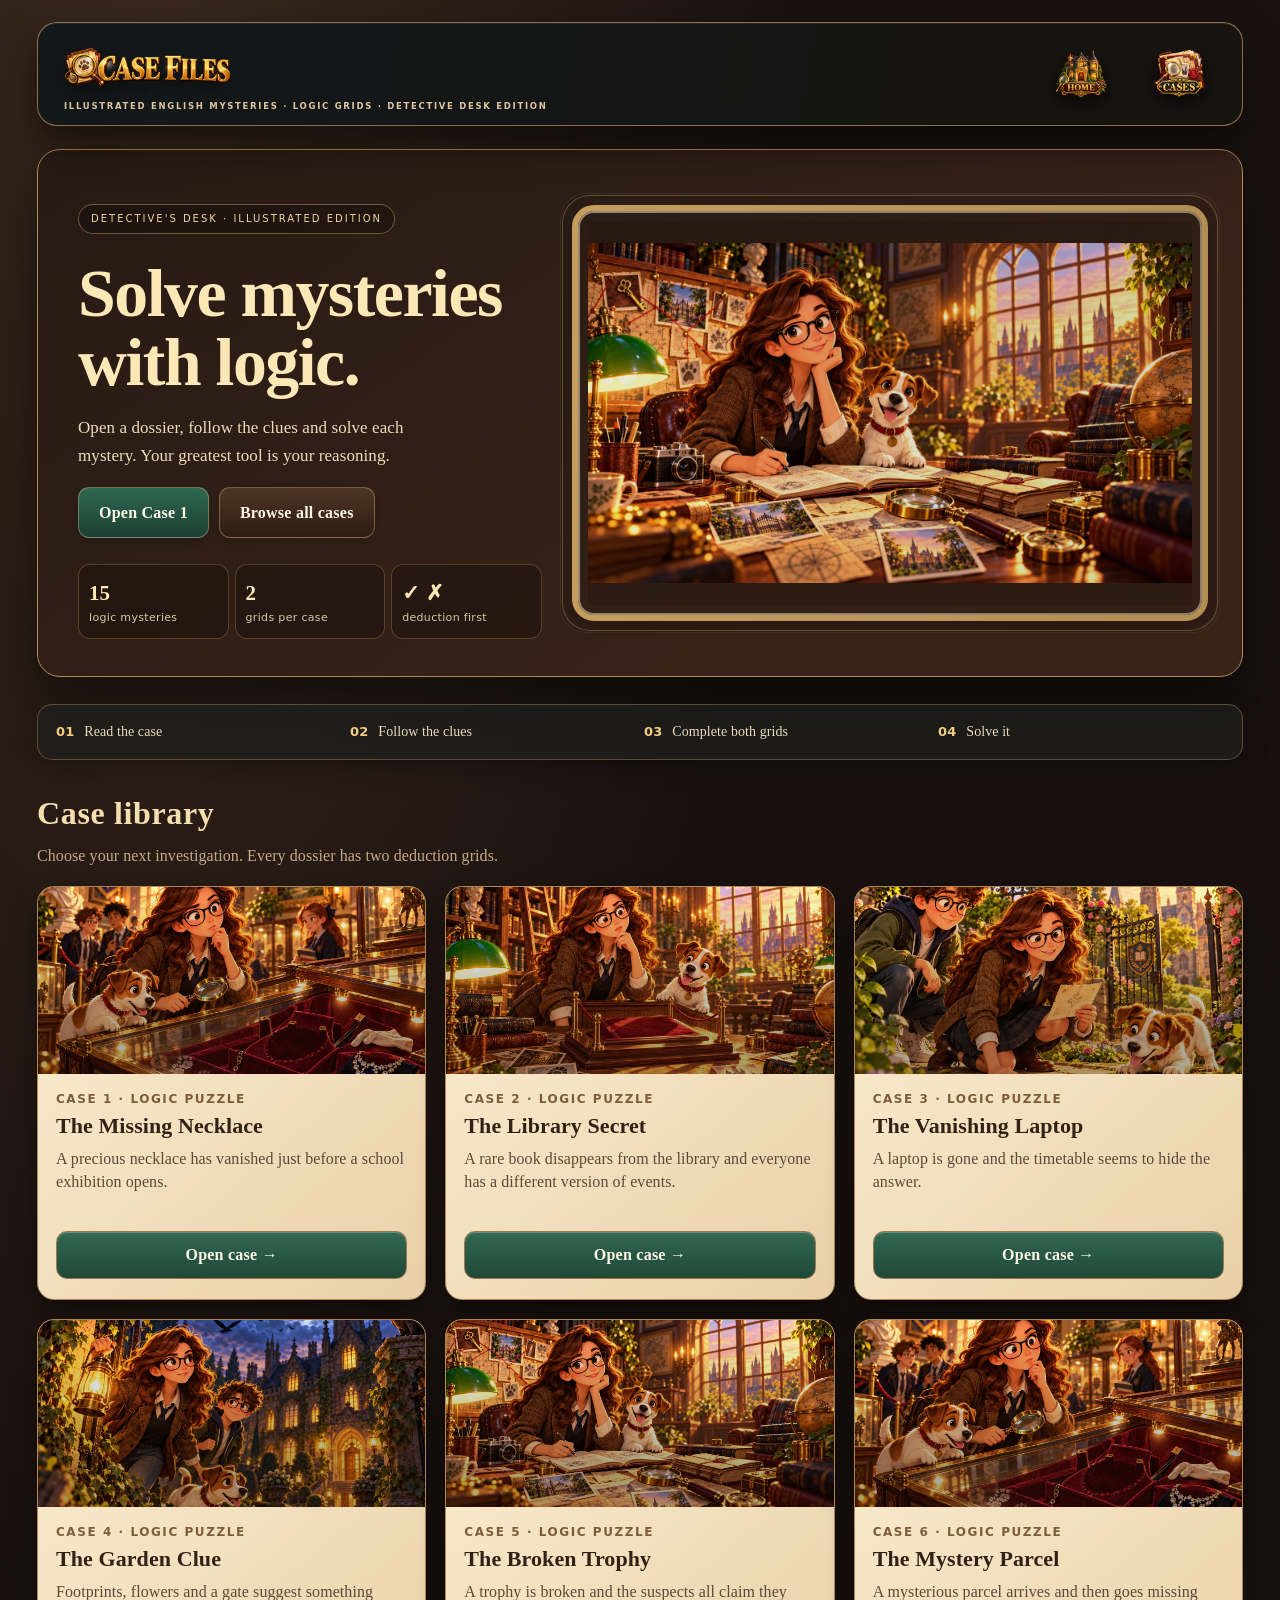
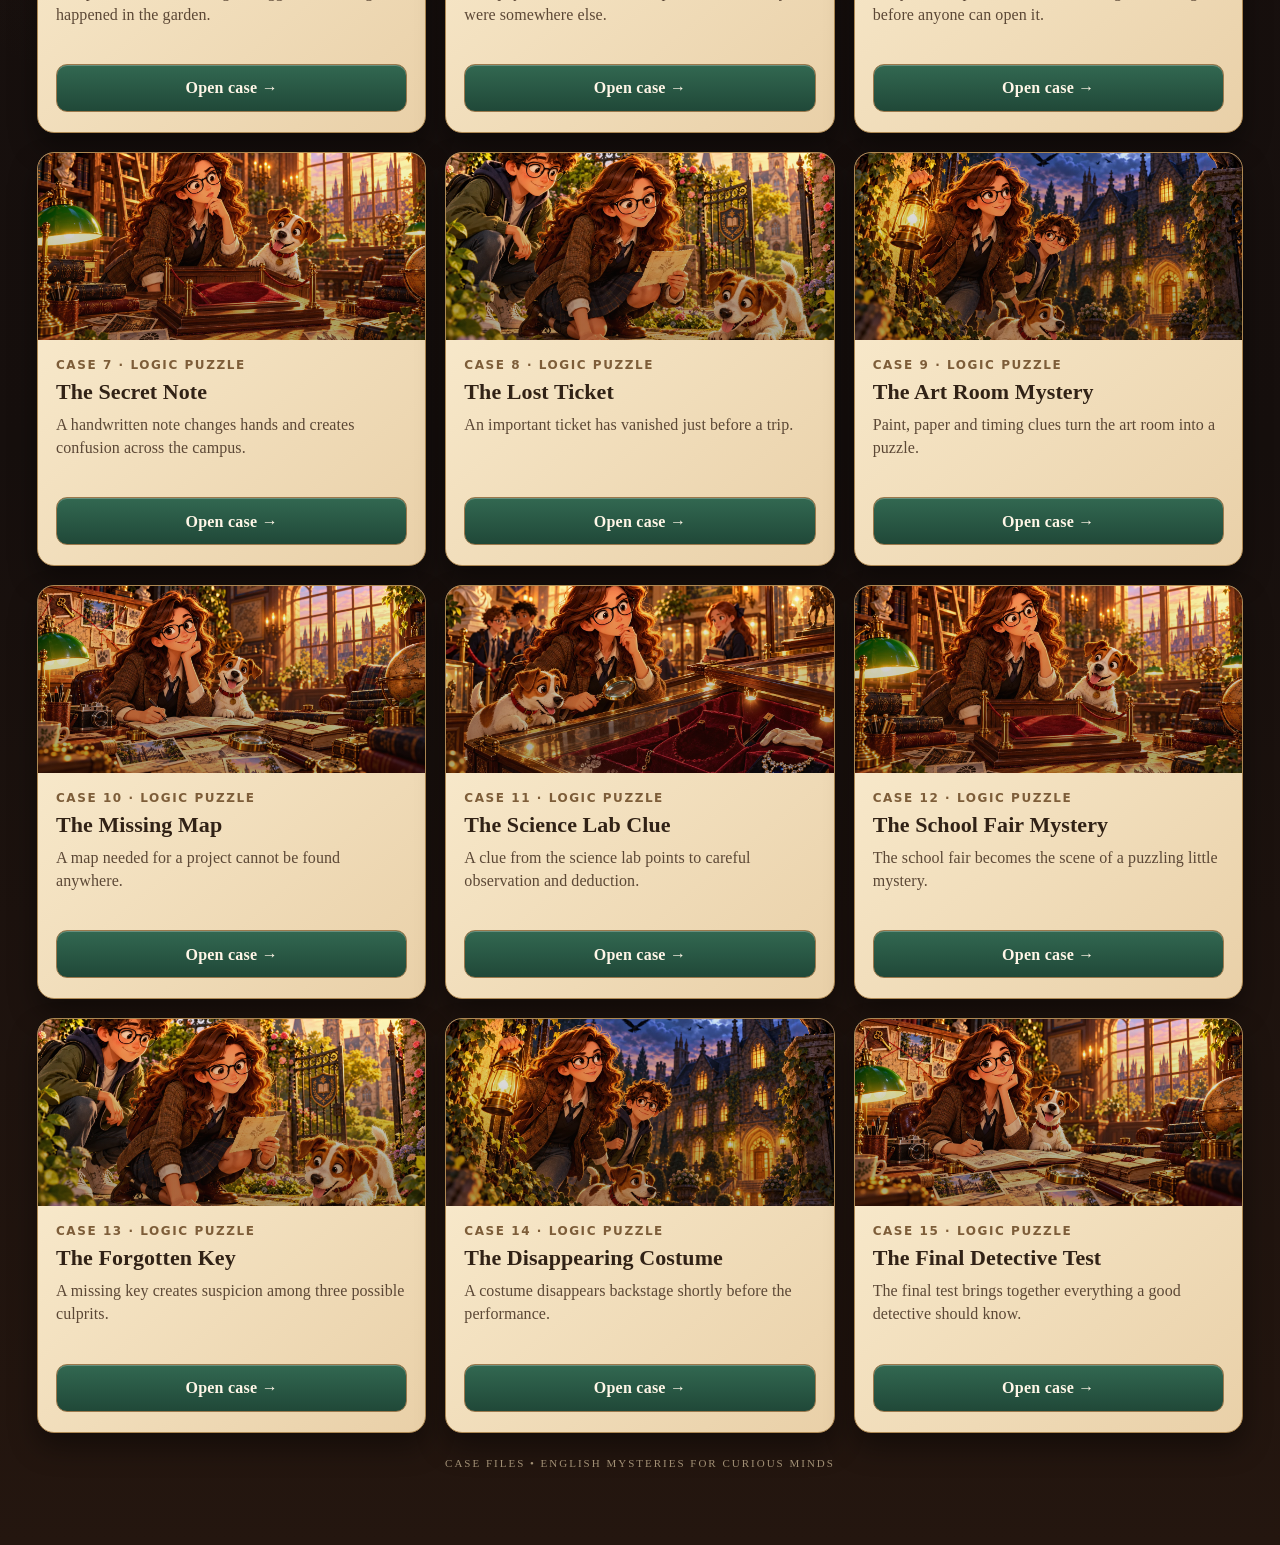
==== commit 99b33b39: "Add files via upload" ====
--- a/index.html
+++ b/index.html
@@ -190,6 +190,14 @@
 @media(max-width:1050px){.hero{grid-template-columns:48% 52%}.hero-copy{padding:35px 8px 28px 27px}.hero-art{min-height:350px}.story-header{grid-template-columns:1fr}}
 @media(max-width:680px){.app{padding:10px 10px 35px}.header{padding:9px 12px;gap:8px}.brand{gap:4px;min-width:0;flex:1}.brand-logo{height:40px;max-width:100%}.brand small{font-size:6.2px;letter-spacing:.65px;max-width:100%;padding-left:2px}.nav-actions{gap:6px}.icon-nav{width:48px;min-width:48px;height:48px}.hero{grid-template-columns:1fr;min-height:0}.hero-copy{padding:25px 21px 8px}.hero-copy h1{font-size:46px;margin:17px 0 12px}.hero-copy p{font-size:15px}.hero-art{min-height:300px;background-size:contain;background-position:center center;margin:0 14px 18px 14px;padding:18px}.hero-stats{margin:19px 0 4px;grid-template-columns:repeat(3,1fr)}.stat{padding:9px 6px}.stat strong{font-size:17px}.stat span{font-size:10px}.mission-ribbon{grid-template-columns:repeat(2,1fr);padding:14px;gap:12px}.mission-ribbon span{font-size:12px}.section-head h2{font-size:26px}.case-grid{grid-template-columns:1fr}.case-thumb{height:200px}.play-shell{padding:13px}.subpaper{padding:12px}.story-art{min-height:0;padding:8px}.story-art img{max-height:280px}.logic{min-width:385px}.sidebar{gap:10px}}
 @media(prefers-reduced-motion:reduce){*,*::before,*::after{transition:none!important;scroll-behavior:auto!important}}
+
+/* V14 - Navigation icons: larger, correctly centered */
+.header{align-items:center}
+.nav-actions{display:flex;align-items:center;justify-content:center;gap:16px;flex:0 0 auto;margin-block:auto}
+.nav-actions .icon-nav{width:82px;height:82px;min-width:82px;display:flex;align-items:center;justify-content:center}
+.nav-actions .icon-nav img{display:block;width:100%;height:100%;object-fit:contain;object-position:center}
+@media(max-width:680px){.header{flex-wrap:nowrap;align-items:center}.brand{min-width:0;flex:1 1 auto}.brand-logo{width:100%;height:auto;max-height:49px;object-position:left center}.nav-actions{gap:7px;margin-left:auto;flex:0 0 auto}.nav-actions .icon-nav{width:59px;height:59px;min-width:59px}}
+@media(max-width:380px){.nav-actions .icon-nav{width:52px;height:52px;min-width:52px}}
 </style>
 </head>
 <body>
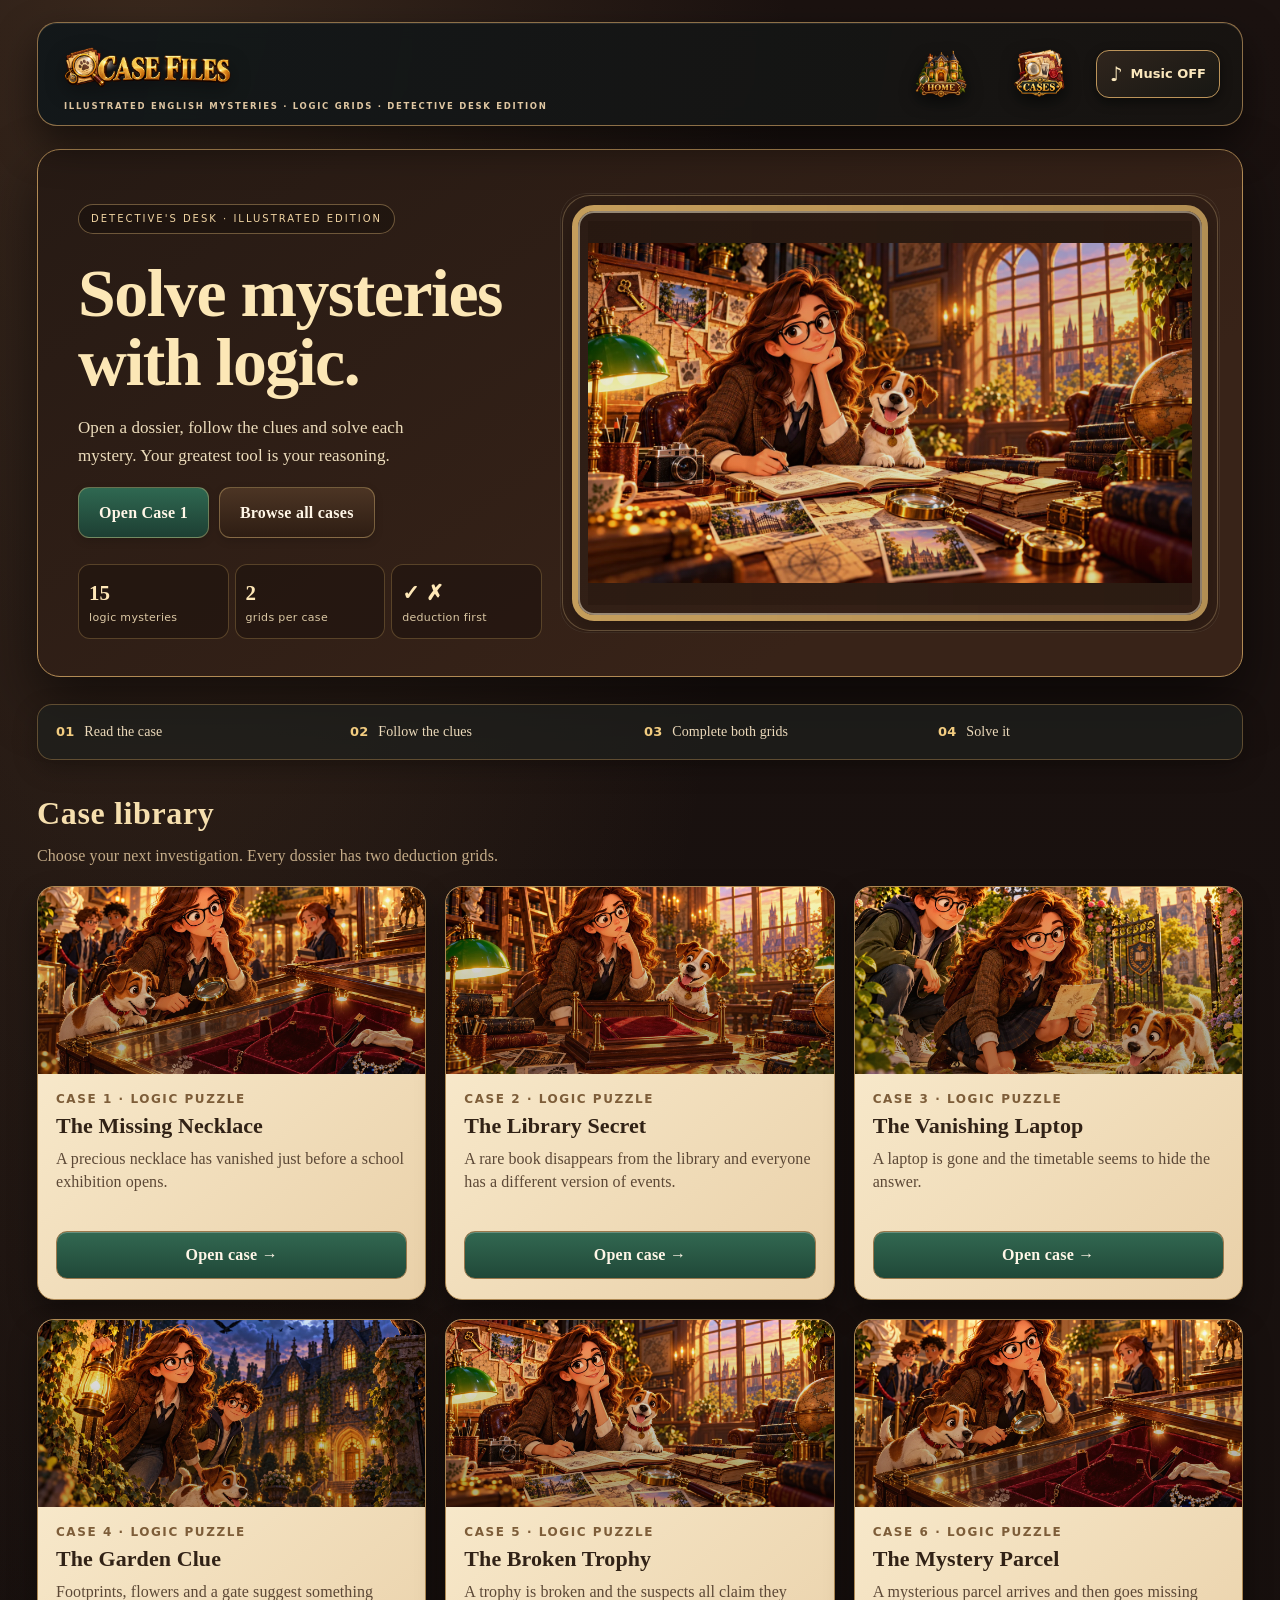
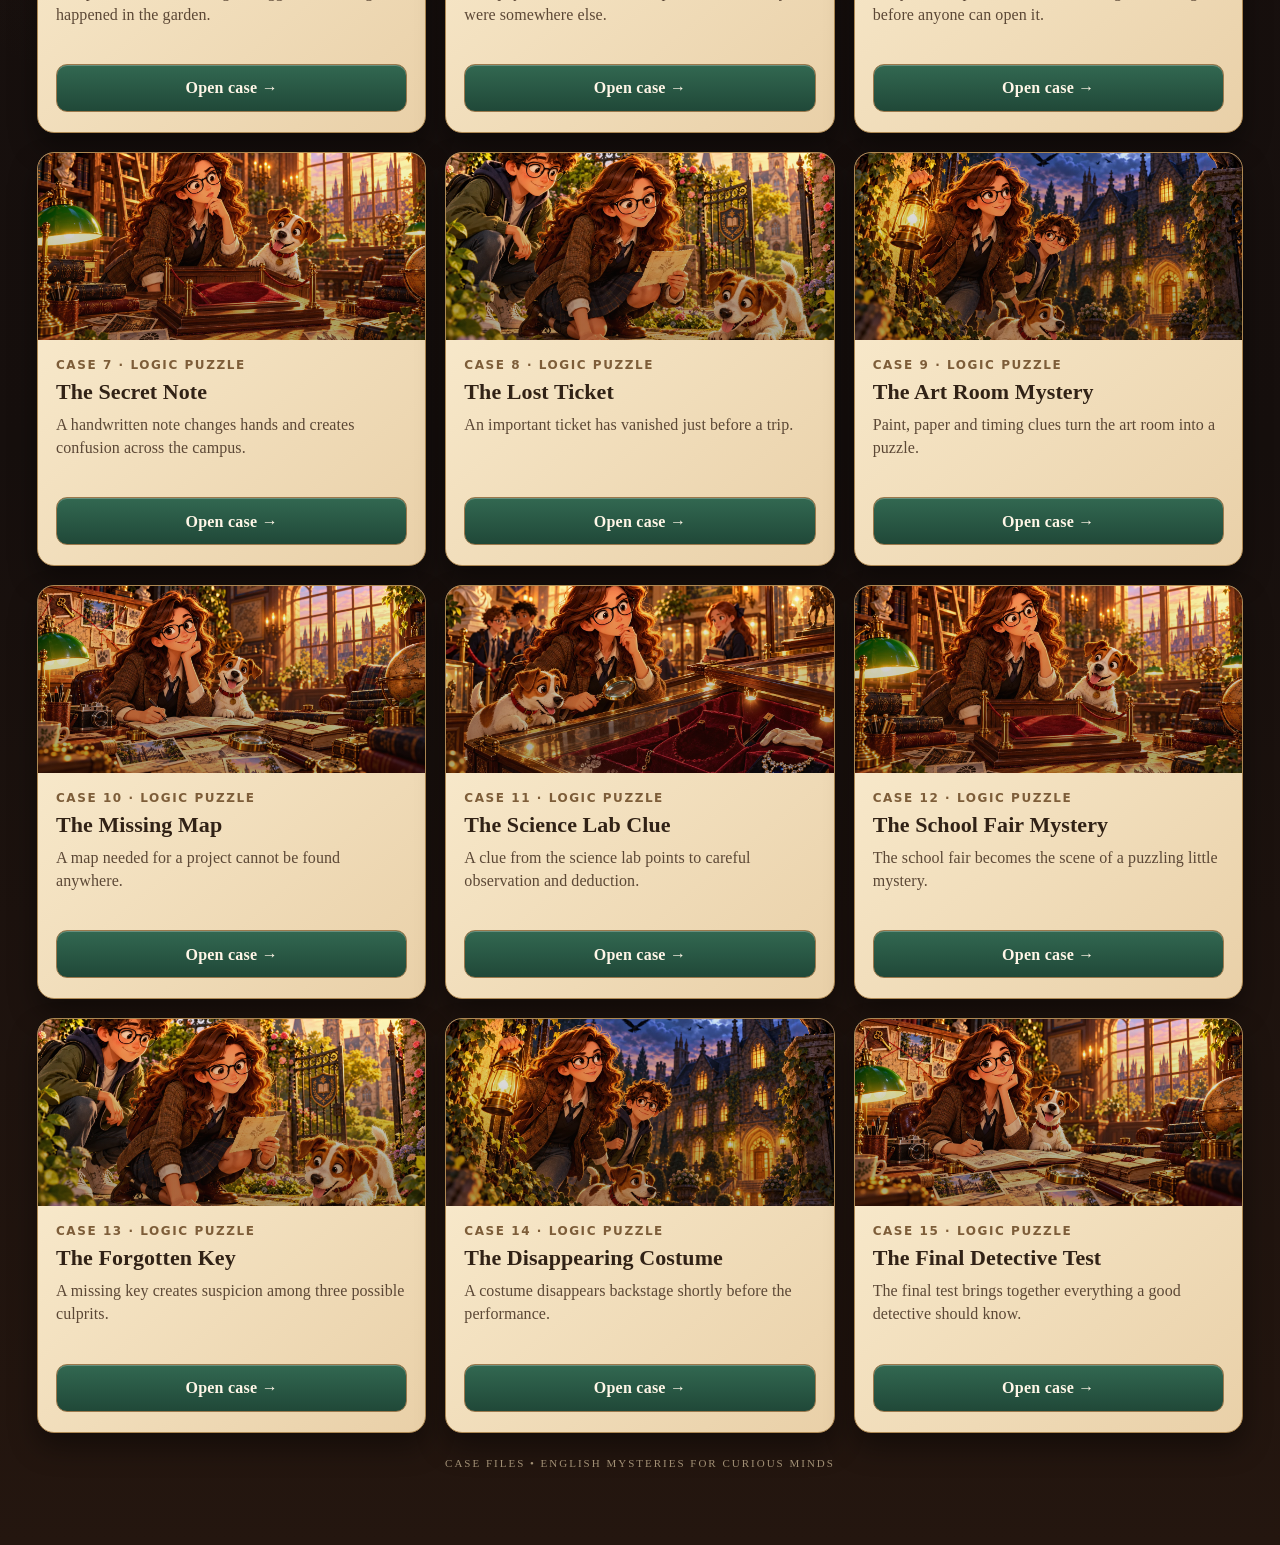
==== commit 61f89c89: "Add files via upload" ====
--- a/index.html
+++ b/index.html
@@ -198,6 +198,12 @@
 .nav-actions .icon-nav img{display:block;width:100%;height:100%;object-fit:contain;object-position:center}
 @media(max-width:680px){.header{flex-wrap:nowrap;align-items:center}.brand{min-width:0;flex:1 1 auto}.brand-logo{width:100%;height:auto;max-height:49px;object-position:left center}.nav-actions{gap:7px;margin-left:auto;flex:0 0 auto}.nav-actions .icon-nav{width:59px;height:59px;min-width:59px}}
 @media(max-width:380px){.nav-actions .icon-nav{width:52px;height:52px;min-width:52px}}
+
+/* Sound control — V15 */
+.music-toggle{min-width:112px;min-height:48px;border-radius:13px;border:1px solid #bc945a;background:linear-gradient(150deg,#30251d,#171713);color:#fbe8bd;display:inline-flex;justify-content:center;align-items:center;gap:8px;padding:9px 13px;font:700 13px/1.2 system-ui,sans-serif;box-shadow:0 4px 12px #0007;cursor:pointer}
+.music-toggle[aria-pressed="true"]{border-color:#e4c78b;background:linear-gradient(145deg,#294b3b,#152a23)}
+.music-toggle .music-icon{font-size:20px;line-height:1}
+@media(max-width:680px){.music-toggle{min-width:48px;width:48px;height:48px;padding:4px;font-size:0;gap:0}.music-toggle .music-icon{font-size:23px}}
 </style>
 </head>
 <body>
@@ -210,6 +216,7 @@
     <div class="nav-actions">
       <button class="ghost icon-nav" id="homeBtnTop" aria-label="Home" title="Home"><img src="assets/nav-home.png" alt="Home"></button>
       <button class="btn icon-nav" id="casesBtnTop" aria-label="Cases" title="Cases"><img src="assets/nav-cases.png" alt="Cases"></button>
+      <button type="button" id="musicToggle" class="music-toggle" aria-pressed="false" aria-label="Turn background music on" title="Background music off"><span class="music-icon" aria-hidden="true">♫</span><span class="music-label">Music OFF</span></button>
     </div>
   </header>
 
@@ -303,6 +310,7 @@
     </div>
   </section>
 
+  <audio id="backgroundMusic" src="assets/detective-music.mp3" loop preload="none"></audio>
   <p class="footer-note">CASE FILES  •  ENGLISH MYSTERIES FOR CURIOUS MINDS</p>
 </div>
 
@@ -527,6 +535,38 @@
   $('revealBtn').onclick = revealAnswer;
   $('nextBtn').onclick = () => openCase((currentIndex + 1) % 15);
 
+
+  // Browsers require a real user gesture before playing audio.
+  const backgroundMusic = $('backgroundMusic');
+  const musicToggle = $('musicToggle');
+  const musicLabel = musicToggle.querySelector('.music-label');
+  backgroundMusic.volume = 0.22;
+  let musicEnabled = false;
+  function syncMusicUI(){
+    musicToggle.setAttribute('aria-pressed', String(musicEnabled));
+    musicToggle.setAttribute('aria-label', musicEnabled ? 'Turn background music off' : 'Turn background music on');
+    musicToggle.title = musicEnabled ? 'Background music on' : 'Background music off';
+    musicLabel.textContent = musicEnabled ? 'Music ON' : 'Music OFF';
+    musicToggle.querySelector('.music-icon').textContent = musicEnabled ? '♫' : '♪';
+  }
+  musicToggle.addEventListener('click', async () => {
+    if(musicEnabled){
+      musicEnabled=false;
+      backgroundMusic.pause();
+      syncMusicUI();
+      return;
+    }
+    musicEnabled=true;
+    syncMusicUI();
+    try{ await backgroundMusic.play(); }
+    catch(err){
+      musicEnabled=false;
+      syncMusicUI();
+      musicToggle.title='Audio could not start. Tap to try again.';
+    }
+  });
+  syncMusicUI();
+
   renderCaseCards();
 })();
 </script>
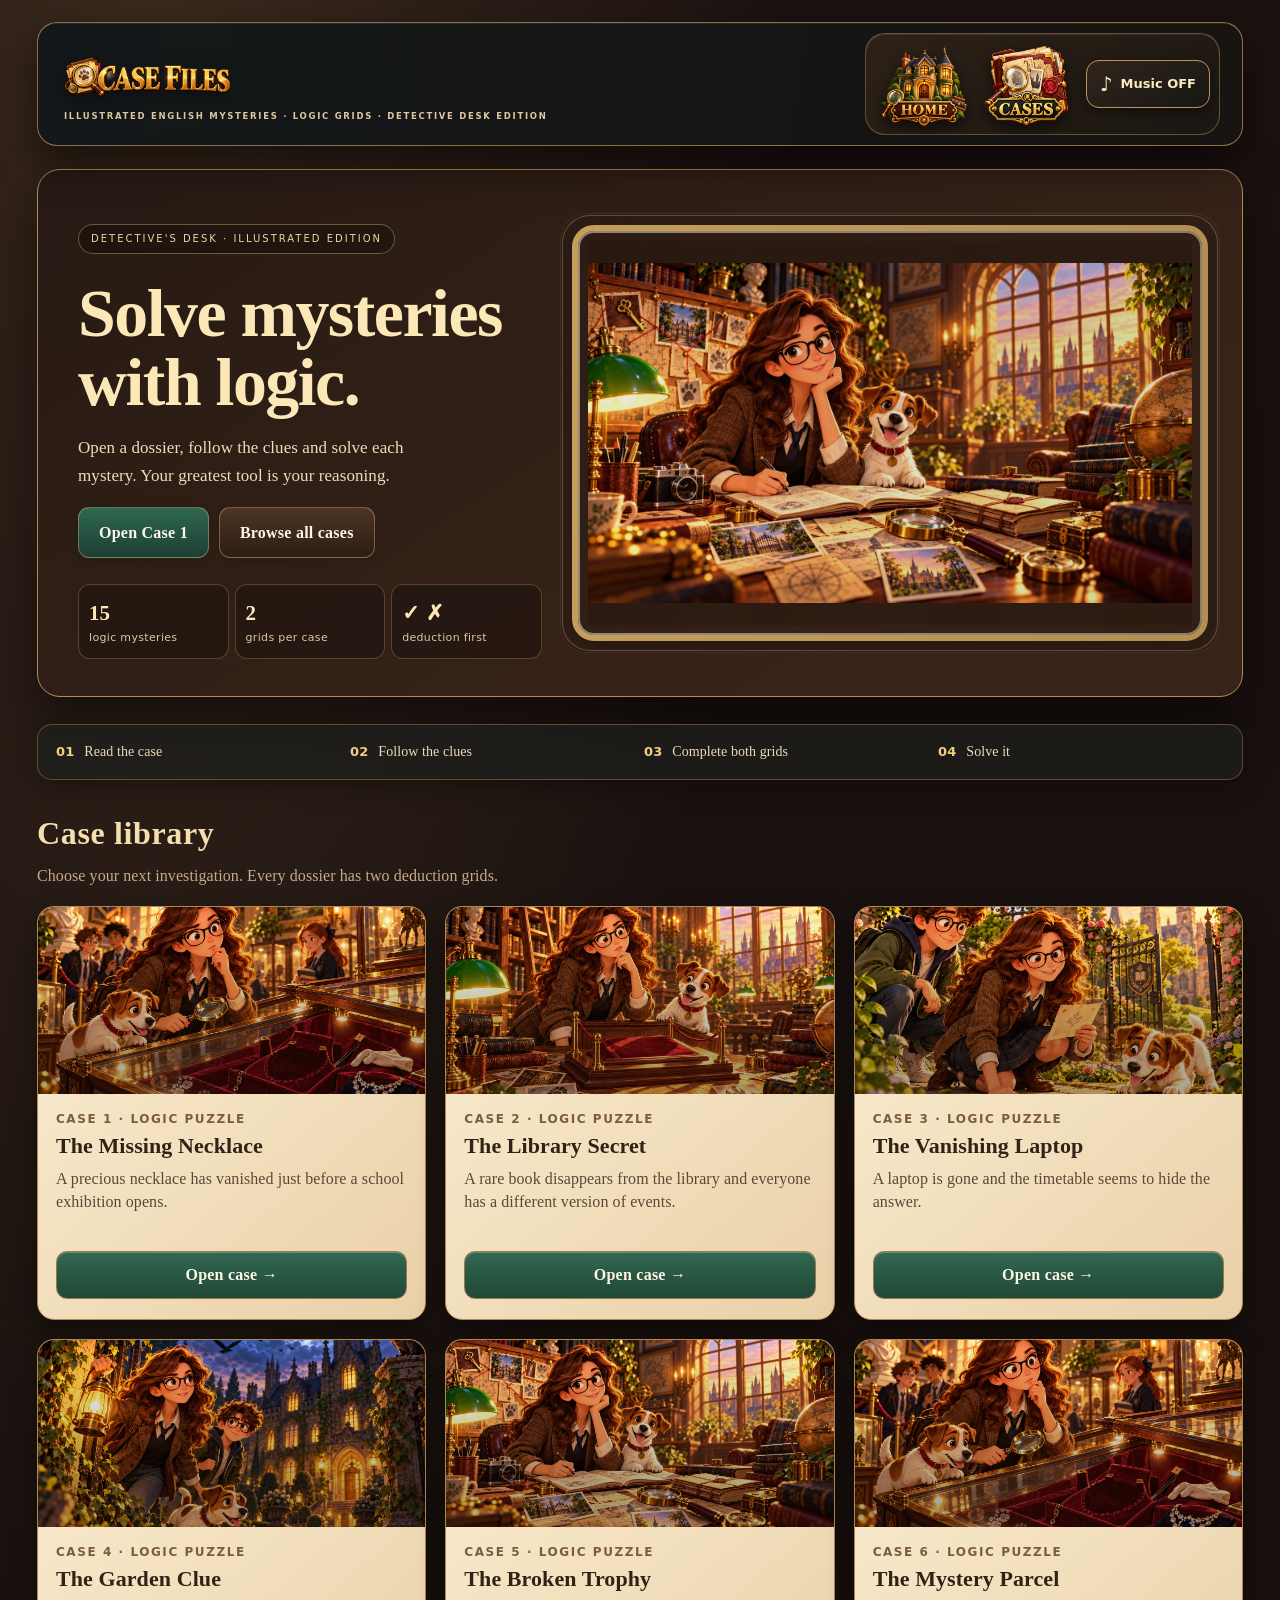
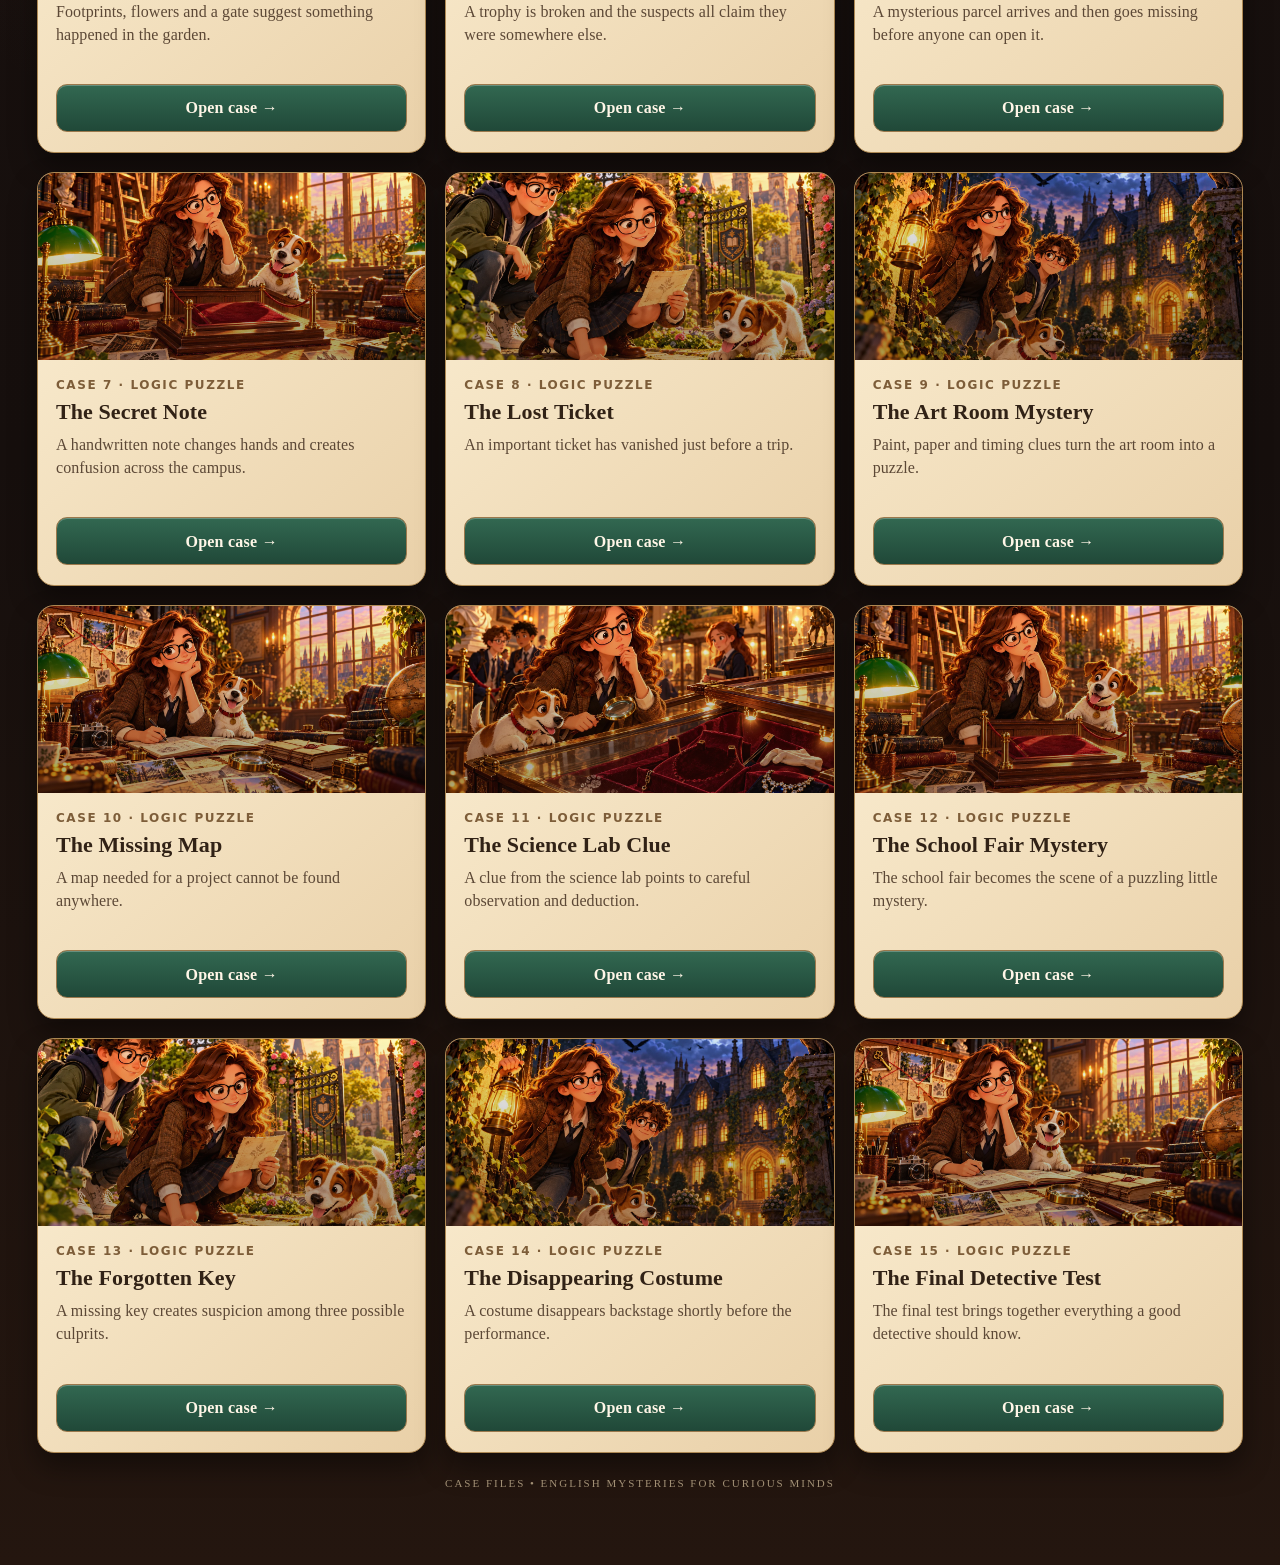
==== commit 00277133: "Add files via upload" ====
--- a/index.html
+++ b/index.html
@@ -204,6 +204,27 @@
 .music-toggle[aria-pressed="true"]{border-color:#e4c78b;background:linear-gradient(145deg,#294b3b,#152a23)}
 .music-toggle .music-icon{font-size:20px;line-height:1}
 @media(max-width:680px){.music-toggle{min-width:48px;width:48px;height:48px;padding:4px;font-size:0;gap:0}.music-toggle .music-icon{font-size:23px}}
+
+/* V16 navigation: a cohesive, compact detective desk control panel */
+.header{gap:16px}
+.nav-actions{display:flex;align-items:center;justify-content:center;gap:4px;padding:6px 9px;border:1px solid rgba(226,184,111,.35);border-radius:20px;background:linear-gradient(145deg,rgba(90,59,34,.36),rgba(29,24,20,.8));box-shadow:inset 0 1px 0 #fff2cf18;flex-wrap:nowrap}
+.nav-actions .icon-nav{width:98px;height:88px;min-width:98px;padding:3px 5px;display:grid;place-items:center;overflow:hidden;flex-shrink:0}
+.nav-actions .icon-nav img{width:100%;height:100%;object-fit:contain;object-position:center;display:block}
+.nav-actions .music-toggle{margin-left:7px;flex-shrink:0}
+@media(max-width:760px){
+ .header{gap:8px;flex-wrap:wrap}
+ .brand{flex:1 1 170px;min-width:0}
+ .nav-actions{gap:1px;padding:4px 5px;border-radius:14px;margin-left:auto}
+ .nav-actions .icon-nav{width:69px;height:66px;min-width:69px;padding:2px}
+ .nav-actions .music-toggle{margin-left:3px;min-width:44px;width:44px;height:44px}
+}
+@media(max-width:420px){
+ .header{padding:8px;gap:5px}
+ .brand{flex:1 1 140px}
+ .brand small{display:none}
+ .nav-actions .icon-nav{width:58px;min-width:58px;height:58px}
+ .nav-actions .music-toggle{width:40px;height:40px;min-width:40px}
+}
 </style>
 </head>
 <body>
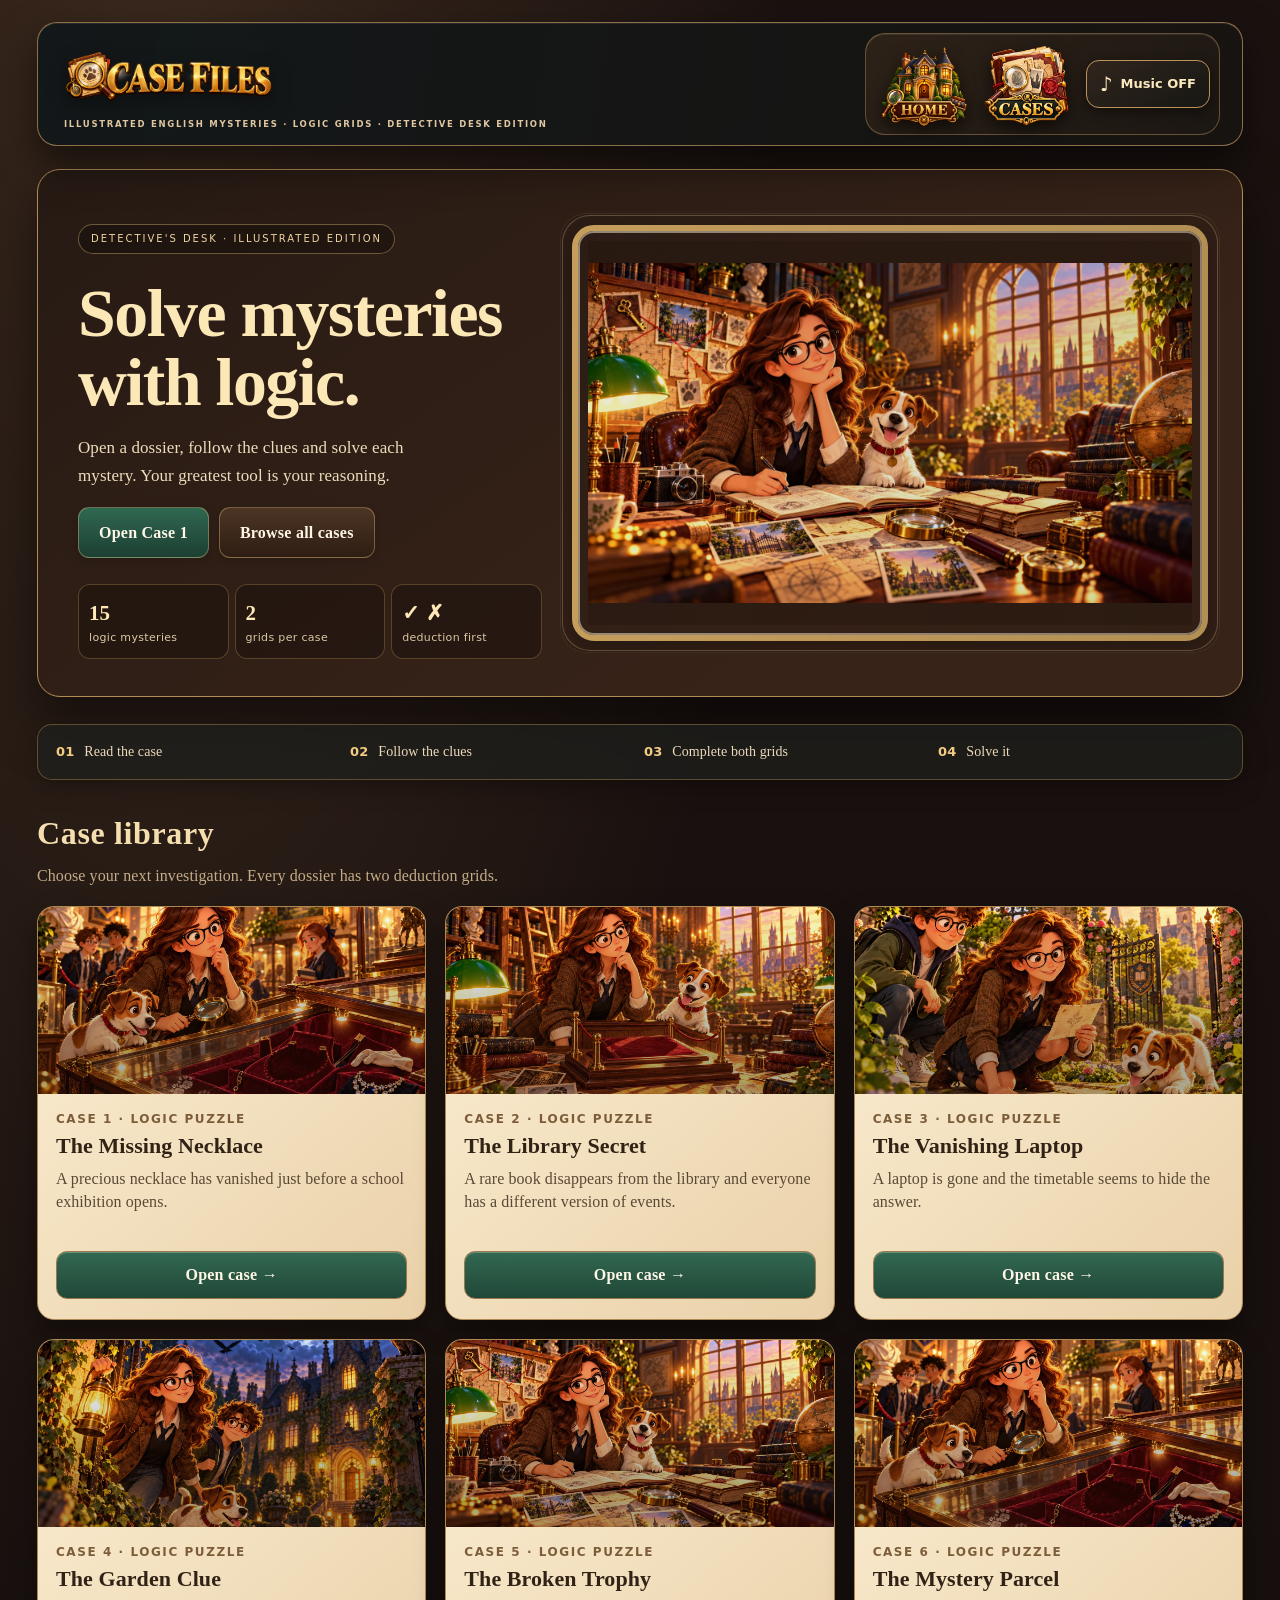
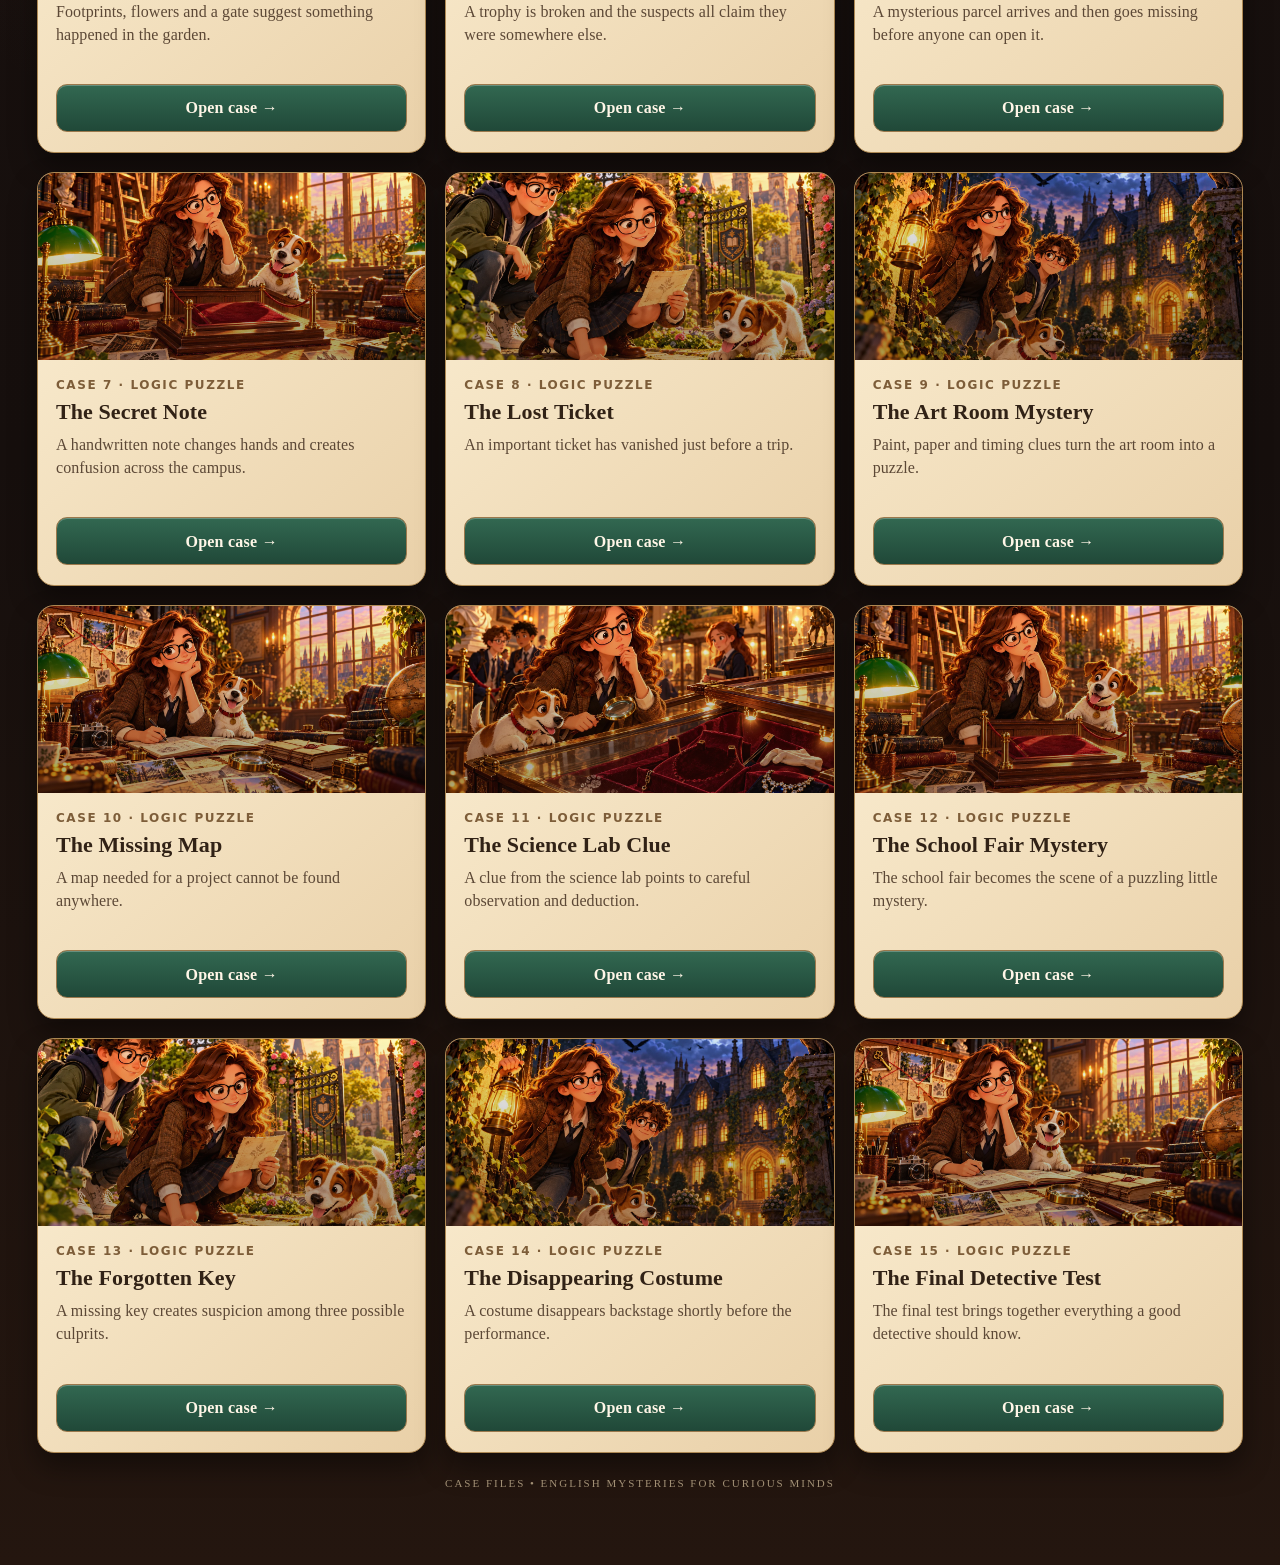
==== commit c2eed749: "Add files via upload" ====
--- a/index.html
+++ b/index.html
@@ -225,6 +225,17 @@
  .nav-actions .icon-nav{width:58px;min-width:58px;height:58px}
  .nav-actions .music-toggle{width:40px;height:40px;min-width:40px}
 }
+
+/* V17 — enlarge CASE FILES logo */
+.brand-logo{height:72px !important;max-width:min(100%,560px) !important;}
+.header .brand{gap:8px !important;}
+@media(max-width:680px){
+  .brand-logo{height:50px !important;max-width:100% !important;}
+}
+@media(max-width:420px){
+  .brand-logo{height:44px !important;}
+}
+
 </style>
 </head>
 <body>
